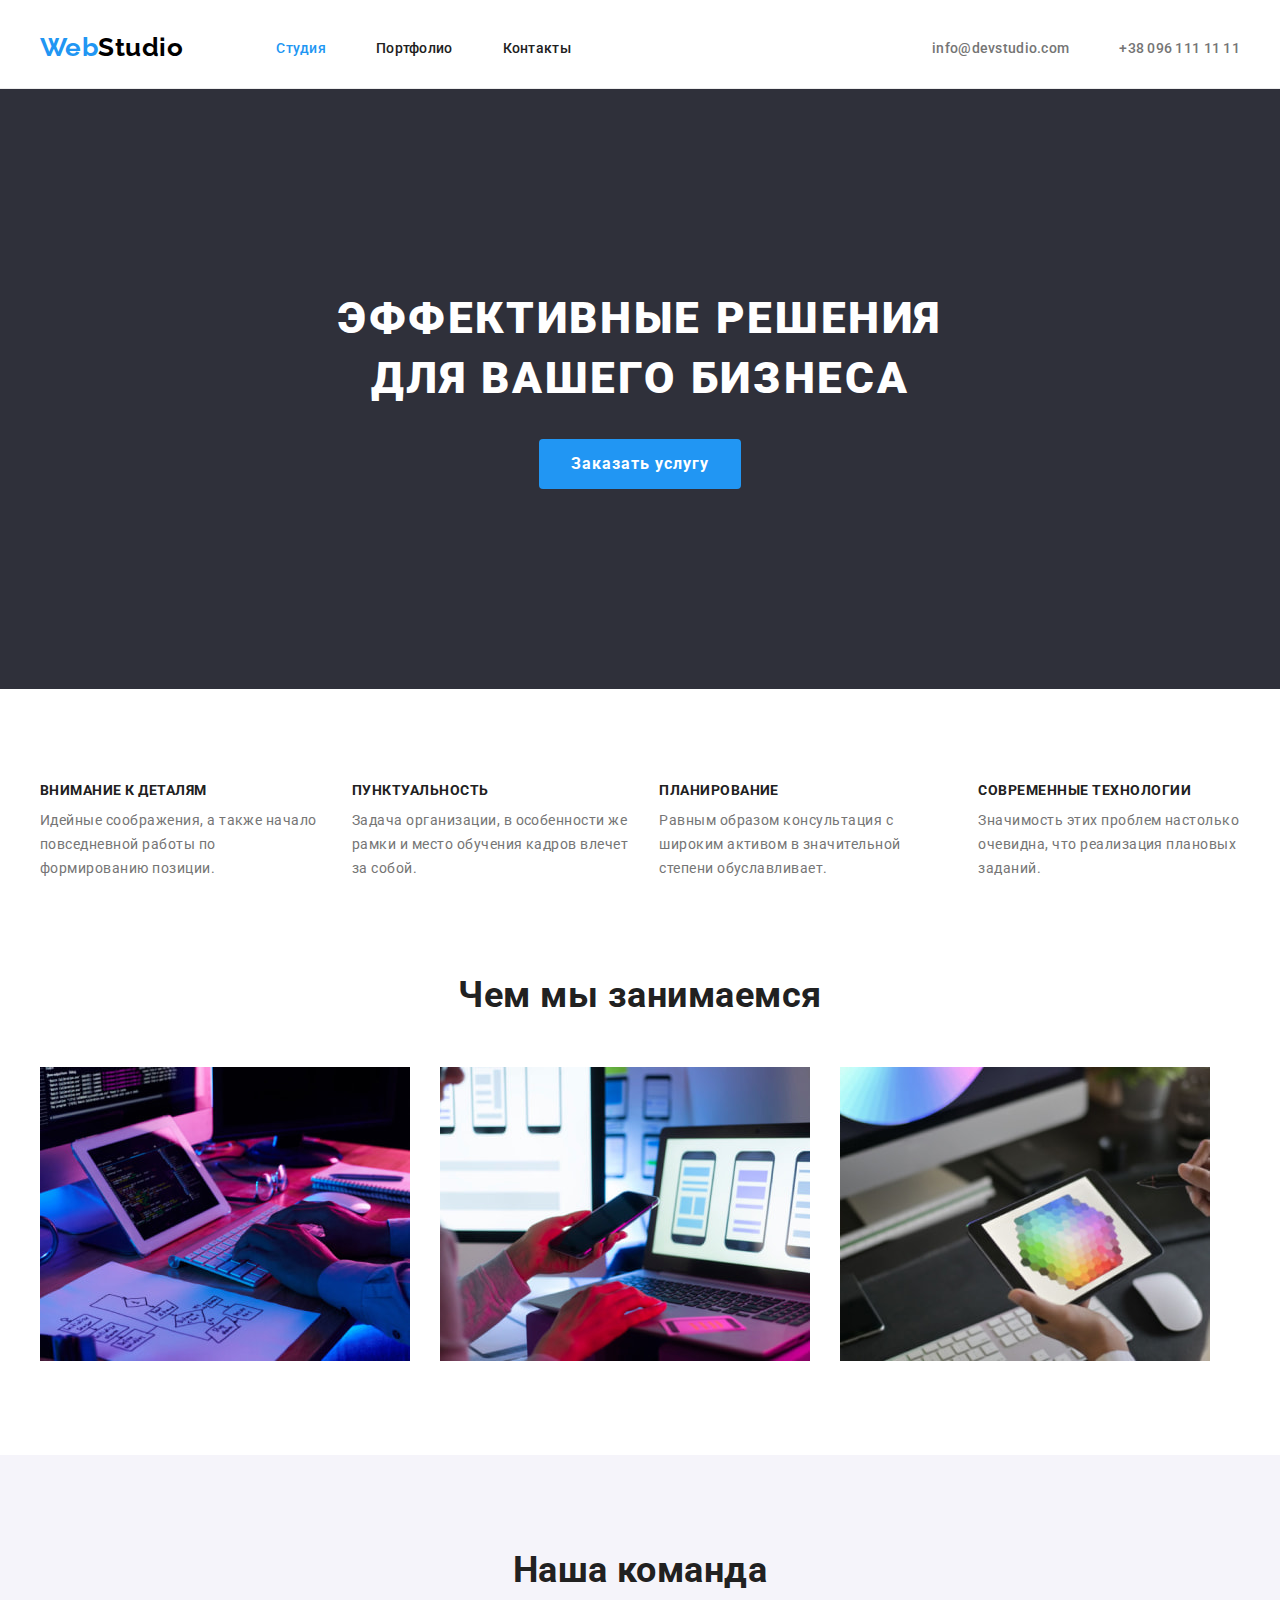
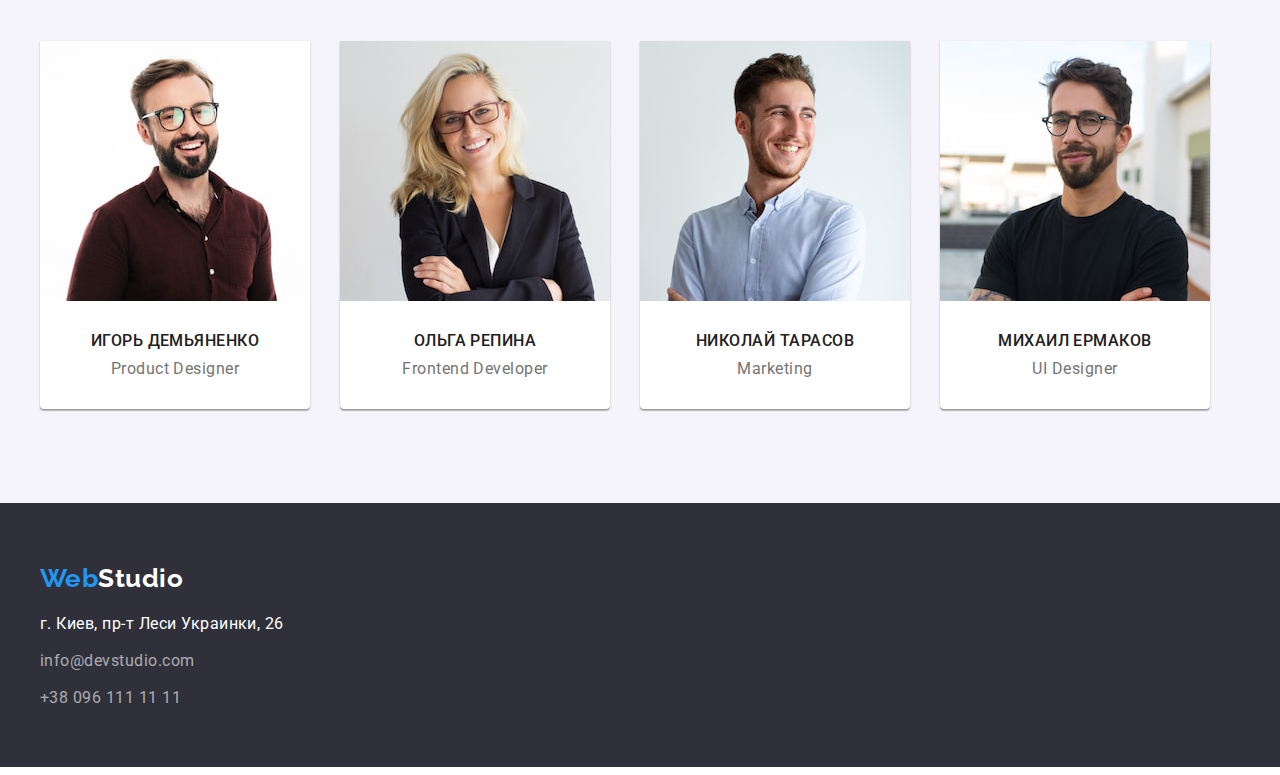
==== index.html @ 5576e3ef "Initial commit" ====
<!DOCTYPE html>
<html lang="ru">
   <head>
      <meta charset="UTF-8" />
      <meta http-equiv="X-UA-Compatible" content="IE=edge" />
      <meta name="viewport" content="width=device-width, initial-scale=1.0" />
      <title>Document</title>
      <!--Project fonts -->
      <link rel="preconnect" href="https://fonts.googleapis.com" />
      <link rel="preconnect" href="https://fonts.gstatic.com" crossorigin />
      <link
         href="https://fonts.googleapis.com/css2?family=Raleway:wght@700&family=Roboto:wght@400;500;700;900&family=Tangerine:wght@700&display=swap"
         rel="stylesheet"
      />
      <link
         rel="stylesheet"
         href="https://cdnjs.cloudflare.com/ajax/libs/modern-normalize/1.1.0/modern-normalize.min.css"
         integrity="sha512-wpPYUAdjBVSE4KJnH1VR1HeZfpl1ub8YT/NKx4PuQ5NmX2tKuGu6U/JRp5y+Y8XG2tV+wKQpNHVUX03MfMFn9Q=="
         crossorigin="anonymous"
         referrerpolicy="no-referrer"
      />
      <!-- Custom styles -->
      <link rel="stylesheet" href="./css/styles.css" />
   </head>
   <body>
      <!-- Шапка сайту -->
      <header class="header">
         <div class="container navigation">
            <nav class="navigation">
               <a class="logo" href="./index.html" aria-label="лаготип сайта" lang="en"
                  ><span>Web</span>Studio</a
               >
               <ul class="header-list list">
                  <li class="item">
                     <a class="link current" href="./index.html">Студия</a>
                  </li>
                  <li class="item">
                     <a class="link" href="./portfolio.html">Портфолио</a>
                  </li>
                  <li class="item">
                     <a class="link" href="#">Контакты</a>
                  </li>
               </ul>
            </nav>
            <ul class="header-list contact">
               <li class="item">
                  <a class="header-item" href="mailto:info@devstudio.com">info@devstudio.com</a>
               </li>
               <li class="item">
                  <a class="header-item" href="tel:+380961111111">+38 096 111 11 11</a>
               </li>
            </ul>
         </div>
      </header>
      <main>
         <!--секція заголовок-->
         <section class="hero">
            <div class="hero-group container">
               <h1 class="hero-title">Эффективные решения для вашего бизнеса</h1>
               <button type="button" class="button primary">Заказать услугу</button>
            </div>
         </section>
         <!--секція особливості-->
         <section class="specifics">
            <div class="container">
               <h2 class="section-title visually-hidden">особенности</h2>
               <ul class="feature-list list">
                  <li class="feature-iteam">
                     <h3 class="member-title">Внимание к деталям</h3>
                     <p class="subtitle">
                        Идейные соображения, а также начало повседневной работы по формированию
                        позиции.
                     </p>
                  </li>
                  <li class="feature-iteam">
                     <h3 class="member-title">Пунктуальность</h3>
                     <p class="subtitle">
                        Задача организации, в особенности же рамки и место обучения кадров влечет за
                        собой.
                     </p>
                  </li>
                  <li class="feature-iteam">
                     <h3 class="member-title">Планирование</h3>
                     <p class="subtitle">
                        Равным образом консультация с широким активом в значительной степени
                        обуславливает.
                     </p>
                  </li>
                  <li class="feature-iteam">
                     <h3 class="member-title">Современные технологии</h3>
                     <p class="subtitle">
                        Значимость этих проблем настолько очевидна, что реализация плановых заданий.
                     </p>
                  </li>
               </ul>
            </div>
         </section>
         <!--Чем мы занимаемся-->
         <section class="doing">
            <div class="container">
               <h2 class="section-title">Чем мы занимаемся</h2>
               <ul class="section-list list">
                  <li class="item">
                     <img
                        src="./images/main/doing/doing-img1.jpg"
                        alt="написание программ"
                        class="doing-img"
                        width="370"
                        height="294"
                     />
                  </li>
                  <li class="item">
                     <img
                        src="./images/main/doing/doing-img2.jpg"
                        alt="создание сайта"
                        class="doing-img"
                        width="370"
                        height="294"
                     />
                  </li>
                  <li class="item">
                     <img
                        src="./images/main/doing/doing-img3.jpg"
                        alt="создание веб-дизайна"
                        class="doing-img"
                        width="370"
                        height="294"
                     />
                  </li>
               </ul>
            </div>
         </section>
         <!--секція Наша команда-->
         <section class="team">
            <div class="container">
               <h2 class="section-title">Наша команда</h2>
               <ul class="member-list">
                  <li class="member-item">
                     <img
                        src="./images/main/team/member-1.jpg"
                        alt="Игорь Демьяненко"
                        class="member-img"
                        width="270"
                        height="260"
                     />
                     <div class="team-name">
                        <h3 class="member-title">Игорь Демьяненко</h3>
                        <p class="member-position" lang="en">Product Designer</p>
                     </div>
                  </li>
                  <li class="member-item">
                     <img
                        src="./images/main/team/member-2.jpg"
                        alt="Ольга Репина"
                        class="member-img"
                        width="270"
                        height="260"
                     />
                     <div class="team-name">
                        <h3 class="member-title">Ольга Репина</h3>
                        <p class="member-position" lang="en">Frontend Developer</p>
                     </div>
                  </li>
                  <li class="member-item">
                     <img
                        src="./images/main/team/member-3.jpg"
                        alt="Николай Тарасов"
                        class="member-img"
                        width="270"
                        height="260"
                     />
                     <div class="team-name">
                        <h3 class="member-title">Николай Тарасов</h3>
                        <p class="member-position" lang="en">Marketing</p>
                     </div>
                  </li>
                  <li class="member-item">
                     <img
                        src="./images/main/team/member-4.jpg"
                        alt="Михаил Ермаков"
                        class="member-img"
                        width="270"
                        height="260"
                     />
                     <div class="team-name">
                        <h3 class="member-title">Михаил Ермаков</h3>
                        <p class="member-position" lang="en">UI Designer</p>
                     </div>
                  </li>
               </ul>
            </div>
         </section>
      </main>
      <footer class="footer">
         <!--підвал сайту-->
         <div class="container">
            <div class="logo-foot">
               <a
                  class="foot-logo logo foot"
                  href="./index.html"
                  aria-label="лаготип сайта"
                  lang="en"
                  ><span>Web</span>Studio</a
               >
            </div>

            <address class="adress">
               <ul class="footer-adress">
                  <li class="item">
                     <a
                        href="https://goo.gl/maps/U1DCQBSP9QyuAPN38"
                        class="footer-adress-contact"
                        target="_blank"
                        rel="noopener noreferrer"
                        >г. Киев, пр-т Леси Украинки, 26</a
                     >
                  </li>
                  <li class="item">
                     <a class="footer-item" href="mailto:info@devstudio.com">info@devstudio.com</a>
                  </li>
                  <li class="item">
                     <a class="footer-item" href="tel:+380961111111">+38 096 111 11 11</a>
                  </li>
               </ul>
            </address>
         </div>
      </footer>
   </body>
</html>
---- css/styles.css ----
:root {
    --primary-subtitle-color: #757575;
    --accent-color: #2196f3;
    --button-hover-color: #188ce8;
    --white-color: #ffffff;
    --primary-text-color: #212121;

/* color */

--primary-hero-footer-color:#2f303a;
--primary-team-color:#f5f4fa;
--footer-adress-color: rgba(255, 255, 255, 0.6);
--portfolio-btn-color:#f5f4fa;
--portfolio-main-color: #e5e5e5;
--main-project-iteam:#eeeeee;
}

body {
    background-color: var(--white-color);
    font-family: Roboto,
    sans-serif;
    color: var(--primary-text-color);
    letter-spacing: 0.03em;
    margin-left: auto;
        margin-right: auto;
}

a {
    text-decoration: none;
    padding: 0;
}

img {
    display: block;
    max-width: 100%;
    height: auto;
}

.list {
    padding: 0;
    margin: 0;
    list-style: none;
}

h1,
h2,
h3,
h4,
h5,
h6,
p {
    margin: 0;
}

button {
    padding: 0;
    border: none;
    font: inherit;
    color: inherit;
    background-color: transparent;

    cursor: pointer;
    font-family: Roboto, sans-serif;
    border-radius: 4px;
}

/* Секції */
.section {
    padding-top: 94px;
    padding-bottom: 94px;
}

/* Контейнер */

.container {
    width: 1200px;
    padding-left: 15px;
    padding-right: 15px;
    margin-left: auto;
    margin-right: auto;

     /*outline: 2px solid tomato; */
}
/* Шапка */
.header {
    padding-top: 24px;
    padding-bottom: 25px;
    border-bottom: 1px solid #ececec;
}
/* <!--логотип-->*/
.logo {
    margin-right: 93px;
    font-family: Raleway,
    sans-serif;
    font-weight: 700;
    font-size: 26px;
    line-height: 1.19;
    text-decoration: none;

    
}

 .logo span {
    color: var(--accent-color);
}
.header .logo {
    color: #000000;
}

.footer .logo {
    color: var(--white-color);
}
/*.logo.foot {
    display: block;
        margin-bottom: 20px;
}*/

/* <!--hidden--> */
.visually-hidden {
    position: absolute;
    width: 1px;
    height: 1px;
    margin: -1px;
    border: 0;
    padding: 0;

    white-space: nowrap;
    clip-path: inset(100%);
    clip: rect(0 0 0 0);
    overflow: hidden;
}

/* <!--Навігація -->*/

.header-list,
.hero .list,
.specifics .list,
.doing .list,
.footer-adress,
.member-list,
.filters,
.gallery {
list-style: none;
margin: 0;
padding-left: 0;
}



.header-list .link {
    font-weight: 500;
    font-size: 14px;
    line-height: 1.14;
    letter-spacing: 0.02em;
    text-decoration: none;
    
}
.navigation .link {
color: var(--primary-text-color);}

.link.current {
    color: var(--accent-color);

}

.navigation .link:hover,
.navigation .link:focus, 
.footer-adress-contact:hover,
.footer-adress-contact:focus,
.footer-adress .footer-item:hover,
.footer-adress .footer-item:focus {
    color: var(--accent-color);
}


.header-item {
color: var(--primary-subtitle-color);
text-decoration: none;
font-weight: 500;
font-size: 14px;
line-height: 1.14;
letter-spacing: 0.02em;
}


.header-item:hover,
.header-item:focus {
    color: var(--accent-color);
}

.header-list .item:not(:last-child) {
    margin-right: 50px;
}

.navigation,
.header-list,
.contact {
    display: flex;
    align-items: center;
}

/* Контакти */

.contact .item:not(:last-child) {
    margin-right: 50px;
}

.contact {
    margin-left: auto;
}


/* <!--Заголовок-->*/
.hero {
    padding-top: 200px;
    padding-bottom: 200px;

    background-color: var(--primary-hero-footer-color);
}
.hero-group,
.footer {
    background-color: var(--primary-hero-footer-color);
}

.hero-title {
   
        margin-bottom: 30px;
        max-width: 696px;
        margin-left: auto;
        margin-right: auto;
    font-weight: 900;
    font-size: 44px;
    line-height: 1.36;
     text-align: center;
    letter-spacing: 0.06em;
    text-transform: uppercase;
    
    color: var(--white-color);
}
.button.primary {
/*min-width: 200px;
    height: 50px;*/
    margin-right: auto;
    margin-left: auto;
padding: 10px 32px;

background-color: var(--accent-color);
color: var(--white-color);
font-weight: 700;
    font-size: 16px;
    line-height: 1.88;
    letter-spacing: 0.06em;
    display: block;
        /*align-items: center;*/
        text-align: center;

}

.button.primary:focus,
.button.primary:hover {
    background-color: var(--button-hover-color);
}
/* <!--секція особливості-->*/
.specifics {
  padding-top: 94px;  
  padding-bottom: 94px;
}

.feature-list {

    display: flex;
        justify-content: space-between;
        list-style: none;
    
        /* height: 200px; */
        margin: 0;
               padding-left: 0;
}
/*.feature-list .feature-iteam+.feature-iteam {
    margin-left: 30px;
}*/

.feature-list .feature-iteam:not(:last-child) {
    margin-right: 30px;
}

.feature-list .feature-list {
    width: 270px;
}


.member-title {
    
        margin-bottom: 10px;
    text-transform: uppercase;
        font-weight: 700;
        font-size: 14px;
        line-height: 1.14;
       
}

.subtitle {
    margin-top: 0;
        margin-bottom: 0;

    font-size: 14px;
    line-height: 1.71;
    color: var(--primary-subtitle-color);
}

/* < !--Чем мы занимаемся--> */
.doing {
    padding-top: 0px;
}

.section-title {
    margin-top: 0;
        margin-bottom: 50px;
       /* padding-top: 94px;*/
font-weight: 700;
font-size: 36px;
line-height: 1.17;
text-align: center;

}

.section-list {
    display: flex;
    padding-bottom: 94px;
}

.section-list .item:not(:last-child) {
    margin-right: 30px;} 

/* < !--Наша команда--> */

.member-list {
    display: flex;
        text-align: center;
       
}

.member-list .member-item:not(:last-child) {
    margin-right: 30px;
}

.member-item {
    
    width: 270px;
    
        background: var(--white-color);
    
        box-shadow: 0px 1px 3px rgba(0, 0, 0, 0.12), 0px 1px 1px rgba(0, 0, 0, 0.14),
            0px 2px 1px rgba(0, 0, 0, 0.2);
        border-radius: 0px 0px 4px 4px;
}
.team-name {
    padding-top: 30px;
    padding-bottom: 30px;
}

.team {
padding-top: 94px;
    padding-bottom: 94px;
    background-color: var(--primary-team-color);
 /*font-size: 16px;
 line-height: 1.19;*/
 
}
.team .member-title {
           margin-bottom: 10px;
    font-weight: 500;
    text-align: center;
    font-size: 16px;
    line-height: 1.19;
   
}

.team .member-position {
    margin-top: 0;
        margin-bottom: 0;
        font-size: 16px;
        line-height: 1.18;
    text-align: center;
    font-weight: 400;
    color: var(--primary-subtitle-color);
}
/* < !--підвал--> */
.footer {
    padding-bottom: 60px;
        padding-top: 60px;
        background-color: var(--primary-hero-footer-color);
}

.address {
display: block;

    font-family: Roboto;
    font-style: normal;
    font-weight: 400;
    font-size: 14px;
    line-height: 1.71;
    letter-spacing: 0.03em;

}
.logo-foot {
margin-bottom: 20px;
}


.footer-adress .item:not(:last-child) {
margin-bottom: 9px;
}



.footer-adress-contact {
display: inline-block;

    color: var(--white-color);
    text-decoration: none;
    font-style: normal;

}
    
.footer-item {
    display: inline-block;
    margin-top: 9px;
color:  var(--footer-adress-color);
text-decoration: none;
font-style: normal;
}

/* <!--Портфоліо--> */
.filters {
    display: flex;
        justify-content: center;
       margin-bottom: 50px;
} 

.btn-main:not(:last-child) {
    margin-right: 9px;
}


.portfolio-title {
    display: none;
}

/* <!-- Кнопки --> */
.work-btn {

    padding: 6px 22px;

    font-weight: 500;
    font-size: 16px;
    line-height: 1.62;

    text-align: center;
    
    font-family: Roboto,
    sans-serif;
    color: var(--primary-text-color);
  background-color: var(--portfolio-btn-color);
}



.work-btn:hover,
.work-btn:focus {
color: var(--white-color);
background-color: var(--accent-color);
}
/* Работи */
.gallery {
    display: flex;
        flex-wrap: wrap;

        margin-right: -30px;
            margin-bottom: -30px;
    /*justify-content: space-between;

    list-style: none;
        padding-left: 0;
        margin-top: 50px;
        margin-bottom: 0;*/
}

.gallery-item {
    width: 370px;
    margin-right: 30px;
        margin-bottom: 30px;
background: var(--white-color);

}

.gallery-border {
    border: 1px solid #eeeeee;
        padding: 20px 24px;
}

/*.progects-item {
    text-decoration: none;
}*/

.gallery-title {
    /*display: block;
        color: rgba(33, 33, 33, 1);
    
        font-family: Roboto;
        font-style: 700;
        font-size: 18px;
        /* line-height: 36px; */
        /*text-align: Left;
        letter-spacing: 0.06em;
    
        padding-top: 20px;*/
               

        margin-bottom: 4px;
        
            font-weight: 700;
            font-size: 18px;
            line-height: 2;
        
            letter-spacing: 0.06em;
        
            color: var(--primary-text-color);
}

.gallery-text {
    
    
        font-size: 16px;
        line-height: 1.8;
        /* line-height: 30px; */
        color: var(--primary-subtitle-color);
        letter-spacing: 0.03em;
     
}

.gallery>li:nth-last-of-type(-n + 3) {
    margin-bottom: 0;
}

/*.gallery:nth-last-child(-n + 3) {
    padding-bottom: 94px;
}*/

.gallery-item:nth-child(3n) {
    margin-right: 0;
}
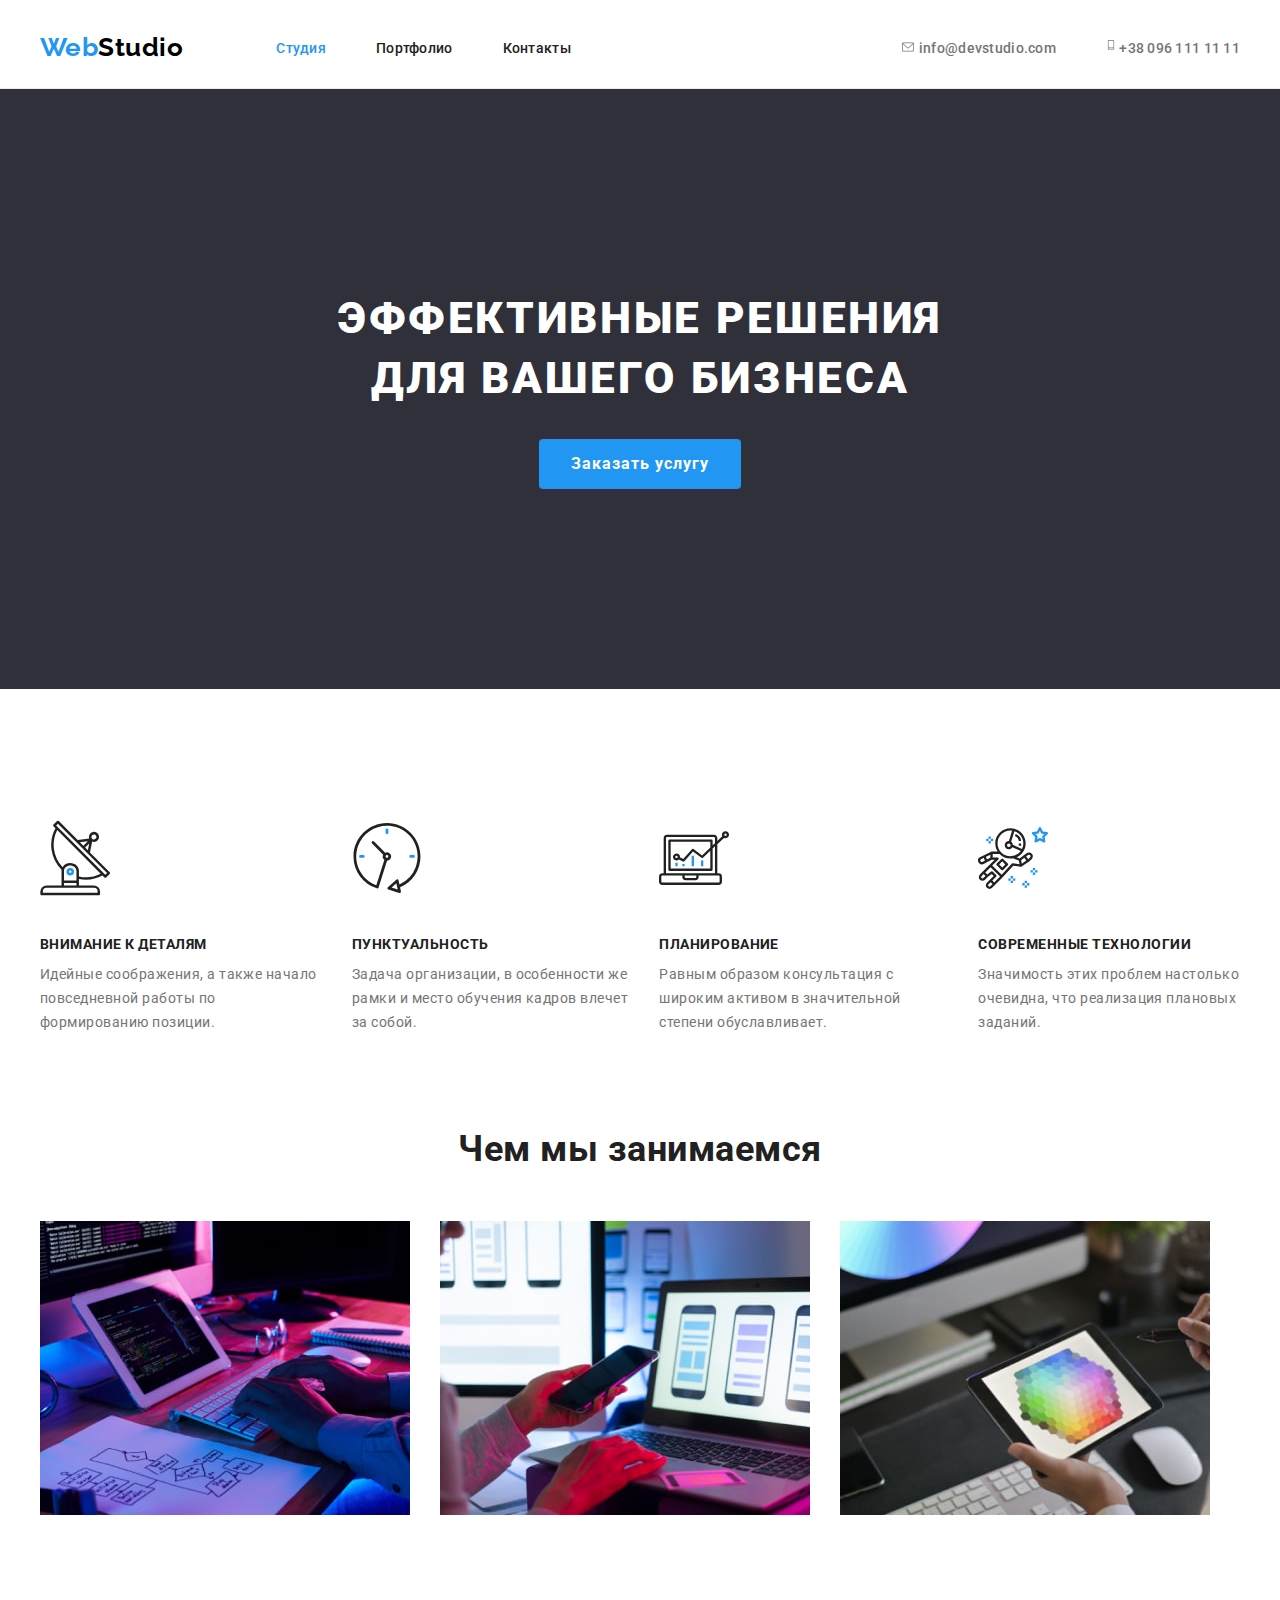
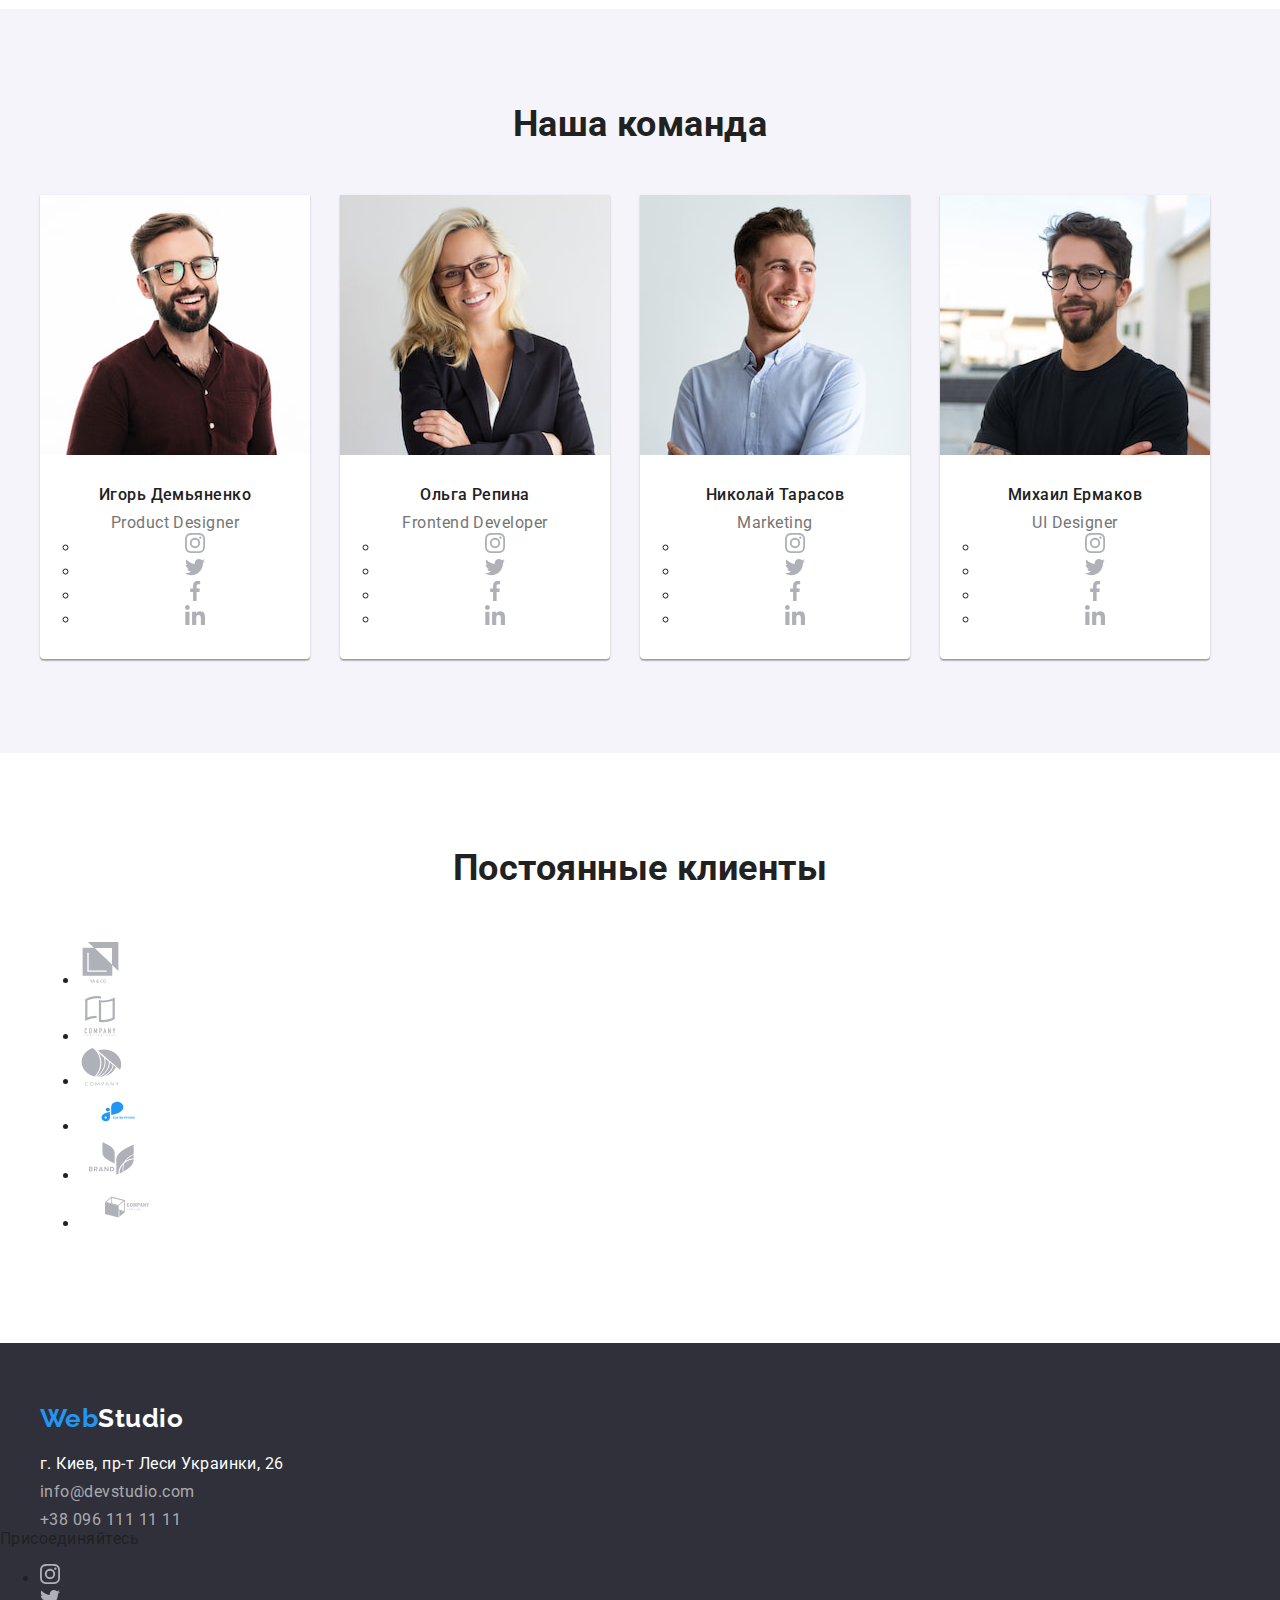
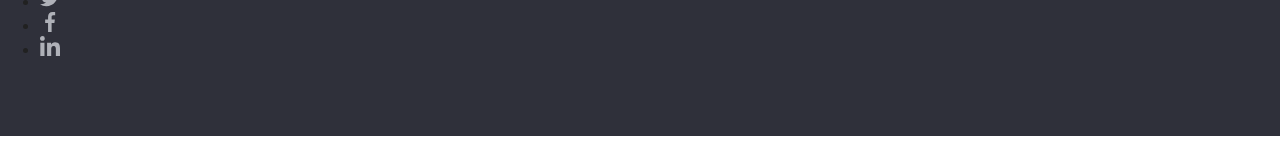
==== commit c7ccbe9b: "change html" ====
--- a/index.html
+++ b/index.html
@@ -44,10 +44,20 @@
             </nav>
             <ul class="header-list contact">
                <li class="item">
-                  <a class="header-item" href="mailto:info@devstudio.com">info@devstudio.com</a>
+                  <a class="header-item" href="mailto:info@devstudio.com">
+                     <svg class="header-item-icon" width="16" height="12">
+                        <use href="./images/icons.svg#icon-email"></use>
+                     </svg>
+                     info@devstudio.com</a
+                  >
                </li>
                <li class="item">
-                  <a class="header-item" href="tel:+380961111111">+38 096 111 11 11</a>
+                  <a class="header-item" href="tel:+380961111111">
+                     <svg class="header-item-icon" width="10" height="16">
+                        <use href="./images/icons.svg#icon-smartphone"></use>
+                     </svg>
+                     +38 096 111 11 11</a
+                  >
                </li>
             </ul>
          </div>
@@ -65,28 +75,48 @@
             <div class="container">
                <h2 class="section-title visually-hidden">особенности</h2>
                <ul class="feature-list list">
-                  <li class="feature-iteam">
+                  <li class="feature-iteam group">
+                     <div class="feature-iteam-svg-background">
+                                <svg class="feature-iteam-icon" width="70">
+                                    <use href="./images/icons.svg#icon-group"></use>
+                                </svg>
+                            </div>    
                      <h3 class="member-title">Внимание к деталям</h3>
                      <p class="subtitle">
                         Идейные соображения, а также начало повседневной работы по формированию
                         позиции.
                      </p>
                   </li>
-                  <li class="feature-iteam">
+                  <li class="feature-iteam clock">
+                     <div class="feature-iteam-svg-background">
+                                <svg class="feature-iteam-icon" width="70">
+                                    <use href="./images/icons.svg#icon-clock"></use>
+                                </svg>
+                            </div>    
                      <h3 class="member-title">Пунктуальность</h3>
                      <p class="subtitle">
                         Задача организации, в особенности же рамки и место обучения кадров влечет за
                         собой.
                      </p>
                   </li>
-                  <li class="feature-iteam">
+                  <li class="feature-iteam diagram">
+                     <div class="feature-iteam-svg-background">
+                                <svg class="feature-iteam-icon" width="70">
+                                    <use href="./images/icons.svg#icon-diagram"></use>
+                                </svg>
+                            </div>  
                      <h3 class="member-title">Планирование</h3>
                      <p class="subtitle">
                         Равным образом консультация с широким активом в значительной степени
                         обуславливает.
                      </p>
                   </li>
-                  <li class="feature-iteam">
+                  <li class="feature-iteam astronaut">
+                     <div class="feature-iteam-svg-background">
+                                <svg class="feature-iteam-icon" width="70">
+                                    <use href="./images/icons.svg#icon-astronaut"></use>
+                                </svg>
+                            </div>  
                      <h3 class="member-title">Современные технологии</h3>
                      <p class="subtitle">
                         Значимость этих проблем настолько очевидна, что реализация плановых заданий.
@@ -146,7 +176,37 @@
                      <div class="team-name">
                         <h3 class="member-title">Игорь Демьяненко</h3>
                         <p class="member-position" lang="en">Product Designer</p>
-                     </div>
+                     <ul class="social-media-list">
+                                    <li class="social-media-item">
+                                        <a href="">
+                                            <svg class="social-media-icon" width="20" height="20">
+                                                <use href="./images/icons.svg#icon-instagram"></use>
+                                            </svg>
+                                        </a>   
+                                    </li>
+                                    <li class="social-media-item">
+                                        <a href="">
+                                            <svg class="social-media-icon" width="20" height="20">
+                                                <use href="./images/icons.svg#icon-twitter"></use>
+                                            </svg>
+                                        </a>
+                                    </li>
+                                                      <li class="social-media-item">
+                                        <a href="">
+                                            <svg class="social-media-icon" width="20" height="20">
+                                                <use href="./images/icons.svg#icon-facebook"></use>
+                                            </svg>
+                                        </a>                                        
+                                    </li>
+                                    <li class="social-media-item">
+                                        <a href="">
+                                            <svg class="social-media-icon" width="20" height="20">
+                                                <use href="./images/icons.svg#icon-linkedin"></use>
+                                            </svg>
+                                        </a>                                        
+                                    </li>
+                                </ul>
+                                                </div>
                   </li>
                   <li class="member-item">
                      <img
@@ -159,6 +219,36 @@
                      <div class="team-name">
                         <h3 class="member-title">Ольга Репина</h3>
                         <p class="member-position" lang="en">Frontend Developer</p>
+                      <ul class="social-media-list">
+                                    <li class="social-media-item">
+                                        <a href="">
+                                            <svg class="social-media-icon" width="20" height="20">
+                                                <use href="./images/icons.svg#icon-instagram"></use>
+                                            </svg>
+                                        </a>   
+                                    </li>
+                                    <li class="social-media-item">
+                                        <a href="">
+                                            <svg class="social-media-icon" width="20" height="20">
+                                                <use href="./images/icons.svg#icon-twitter"></use>
+                                            </svg>
+                                        </a>
+                                    </li>
+                                                      <li class="social-media-item">
+                                        <a href="">
+                                            <svg class="social-media-icon" width="20" height="20">
+                                                <use href="./images/icons.svg#icon-facebook"></use>
+                                            </svg>
+                                        </a>                                        
+                                    </li>
+                                    <li class="social-media-item">
+                                        <a href="">
+                                            <svg class="social-media-icon" width="20" height="20">
+                                                <use href="./images/icons.svg#icon-linkedin"></use>
+                                            </svg>
+                                        </a>                                        
+                                    </li>
+                                </ul>
                      </div>
                   </li>
                   <li class="member-item">
@@ -172,6 +262,36 @@
                      <div class="team-name">
                         <h3 class="member-title">Николай Тарасов</h3>
                         <p class="member-position" lang="en">Marketing</p>
+                     <ul class="social-media-list">
+                                    <li class="social-media-item">
+                                        <a href="">
+                                            <svg class="social-media-icon" width="20" height="20">
+                                                <use href="./images/icons.svg#icon-instagram"></use>
+                                            </svg>
+                                        </a>   
+                                    </li>
+                                    <li class="social-media-item">
+                                        <a href="">
+                                            <svg class="social-media-icon" width="20" height="20">
+                                                <use href="./images/icons.svg#icon-twitter"></use>
+                                            </svg>
+                                        </a>
+                                    </li>
+                                                      <li class="social-media-item">
+                                        <a href="">
+                                            <svg class="social-media-icon" width="20" height="20">
+                                                <use href="./images/icons.svg#icon-facebook"></use>
+                                            </svg>
+                                        </a>                                        
+                                    </li>
+                                    <li class="social-media-item">
+                                        <a href="">
+                                            <svg class="social-media-icon" width="20" height="20">
+                                                <use href="./images/icons.svg#icon-linkedin"></use>
+                                            </svg>
+                                        </a>                                        
+                                    </li>
+                                </ul>
                      </div>
                   </li>
                   <li class="member-item">
@@ -185,11 +305,93 @@
                      <div class="team-name">
                         <h3 class="member-title">Михаил Ермаков</h3>
                         <p class="member-position" lang="en">UI Designer</p>
+                     <ul class="social-media-list">
+                                    <li class="social-media-item">
+                                        <a href="">
+                                            <svg class="social-media-icon" width="20" height="20">
+                                                <use href="./images/icons.svg#icon-instagram"></use>
+                                            </svg>
+                                        </a>   
+                                    </li>
+                                    <li class="social-media-item">
+                                        <a href="">
+                                            <svg class="social-media-icon" width="20" height="20">
+                                                <use href="./images/icons.svg#icon-twitter"></use>
+                                            </svg>
+                                        </a>
+                                    </li>
+                                                      <li class="social-media-item">
+                                        <a href="">
+                                            <svg class="social-media-icon" width="20" height="20">
+                                                <use href="./images/icons.svg#icon-facebook"></use>
+                                            </svg>
+                                        </a>                                        
+                                    </li>
+                                    <li class="social-media-item">
+                                        <a href="">
+                                            <svg class="social-media-icon" width="20" height="20">
+                                                <use href="./images/icons.svg#icon-linkedin"></use>
+                                            </svg>
+                                        </a>                                        
+                                    </li>
+                                </ul>
                      </div>
                   </li>
                </ul>
             </div>
          </section>
+
+              <!-- Постійні клієнти -->
+            <section class="section our-clients">
+                <div class="container">
+                    <h2 class="section-title clients">Постоянные клиенты</h2>
+                        <ul class="our-clients-list">
+                            <li class="our-clients-list-item">
+                                <a href="" class="our-clients-list-item-link">
+                                    <svg class="our-clients-icon" width="41" height="47">
+                                        <use href="./images/icons.svg#icon-customer-1"></use>
+                                    </svg>
+                                </a>                                
+                            </li>
+                            <li class="our-clients-list-item">
+                                <a href="">
+                                    <svg class="our-clients-icon" width="40" height="52">
+                                        <use href="./images/icons.svg#icon-customer-2"></use>
+                                    </svg>
+                                </a>                                
+                            </li>
+                            <li class="our-clients-list-item">
+                                <a href="">
+                                    <svg class="our-clients-icon" width="43" height="41">
+                                        <use href="./images/icons.svg#icon-customer-3"></use>
+                                    </svg>
+                                </a>                                
+                            </li>
+                            <li class="our-clients-list-item">
+                                <a href="">
+                                    <svg class="our-clients-icon" width="84" height="41">
+                                        <use href="./images/icons.svg#icon-customer-4"></use>
+                                    </svg>
+                                </a>                                
+                            </li>
+                            <li class="our-clients-list-item">
+                                <a href="">
+                                    <svg class="our-clients-icon" width="63" height="45">
+                                        <use href="./images/icons.svg#icon-customer-5"></use>
+                                    </svg>
+                                </a>                                
+                            </li>
+                            <li class="our-clients-list-item">
+                                <a href="">
+                                    <svg class="our-clients-icon" width="94" height="44">
+                                        <use href="./images/icons.svg#icon-customer-6"></use>
+                                    </svg>
+                                </a>                                
+                            </li>
+                        </ul>
+                </div>
+            </section>
+
       </main>
       <footer class="footer">
          <!--підвал сайту-->
@@ -224,6 +426,42 @@
                </ul>
             </address>
          </div>
+         <div class="footer-social-media-section">
+                    <p class="footer-social-media-title">Присоединяйтесь</p>
+                    <ul class="social-media-list">
+                        <li class="social-media-item bottom">
+                            <a href="">
+                                <svg class="social-media-icon" width="20" height="20">
+                                    <use href="./images/icons.svg#icon-instagram"></use>
+                                </svg>
+                            </a>
+                        </li>
+                        <li class="social-media-item bottom">
+                            <a href="">
+                                <svg class="social-media-icon" width="20" height="20">
+                                    <use href="./images/icons.svg#icon-twitter"></use>
+                                </svg>
+                            </a>
+                        </li>
+                        <li class="social-media-item bottom">
+                            <a href="">
+                                <svg class="social-media-icon" width="20" height="20">
+                                    <use href="./images/icons.svg#icon-facebook"></use>
+                                </svg>
+                            </a>
+                        </li>
+                        <li class="social-media-item bottom">
+                            <a href="">
+                                <svg class="social-media-icon" width="20" height="20">
+                                    <use href="./images/icons.svg#icon-linkedin"></use>
+                                </svg>
+                            </a>
+                        </li>
+                    </ul>
+
+                </div>
+                
+            </div>           
       </footer>
    </body>
 </html>
--- a/css/styles.css
+++ b/css/styles.css
@@ -289,7 +289,7 @@
 }
 
 
-.member-title {
+.specifics .member-title {
     
         margin-bottom: 10px;
     text-transform: uppercase;
@@ -311,6 +311,7 @@
 /* < !--Чем мы занимаемся--> */
 .doing {
     padding-top: 0px;
+    padding-bottom: 94px;
 }
 
 .section-title {
@@ -326,7 +327,7 @@
 
 .section-list {
     display: flex;
-    padding-bottom: 94px;
+    
 }
 
 .section-list .item:not(:last-child) {
@@ -424,10 +425,7 @@
 }
     
 .footer-item {
-    display: inline-block;
-    margin-top: 9px;
-color:  var(--footer-adress-color);
-text-decoration: none;
+       color:  var(--footer-adress-color);
 font-style: normal;
 }
 
@@ -455,7 +453,7 @@
     font-weight: 500;
     font-size: 16px;
     line-height: 1.62;
-
+letter-spacing: 0.03em;
     text-align: center;
     
     font-family: Roboto,
@@ -476,14 +474,6 @@
     display: flex;
         flex-wrap: wrap;
 
-        margin-right: -30px;
-            margin-bottom: -30px;
-    /*justify-content: space-between;
-
-    list-style: none;
-        padding-left: 0;
-        margin-top: 50px;
-        margin-bottom: 0;*/
 }
 
 .gallery-item {
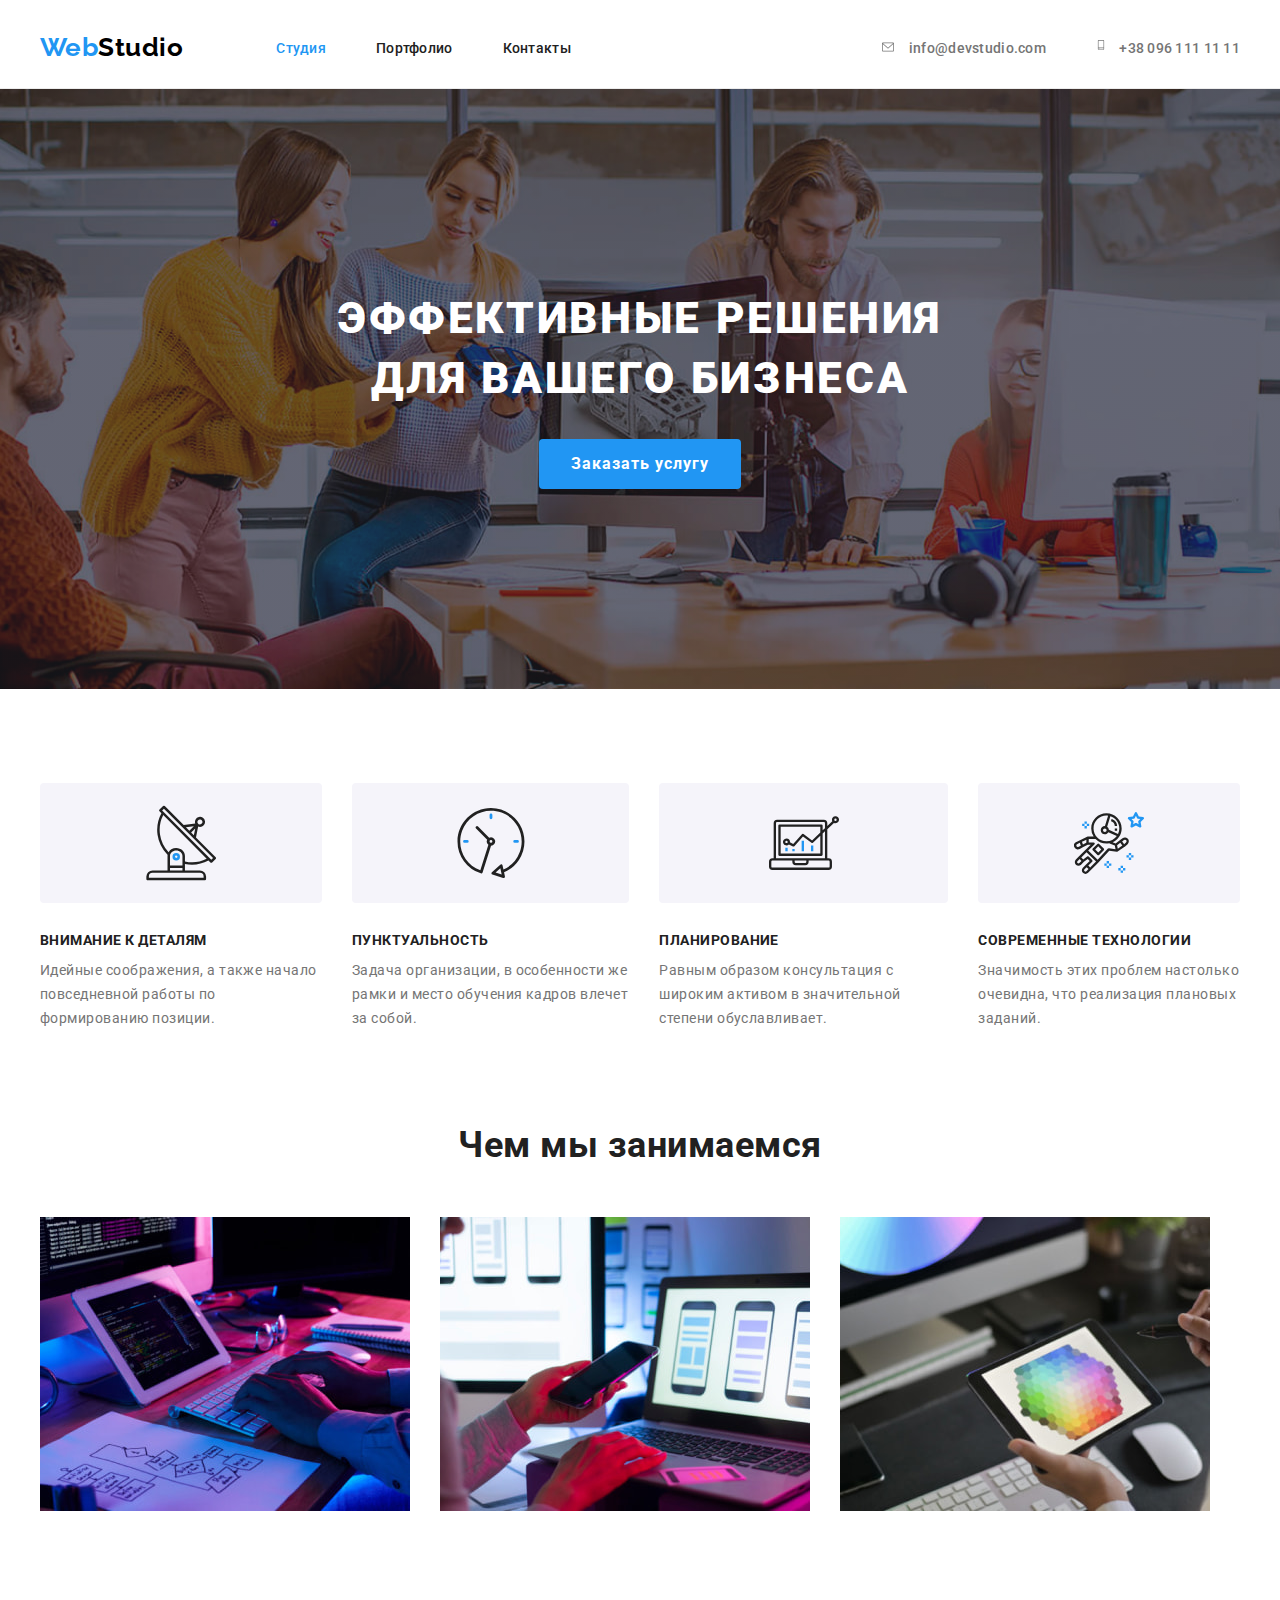
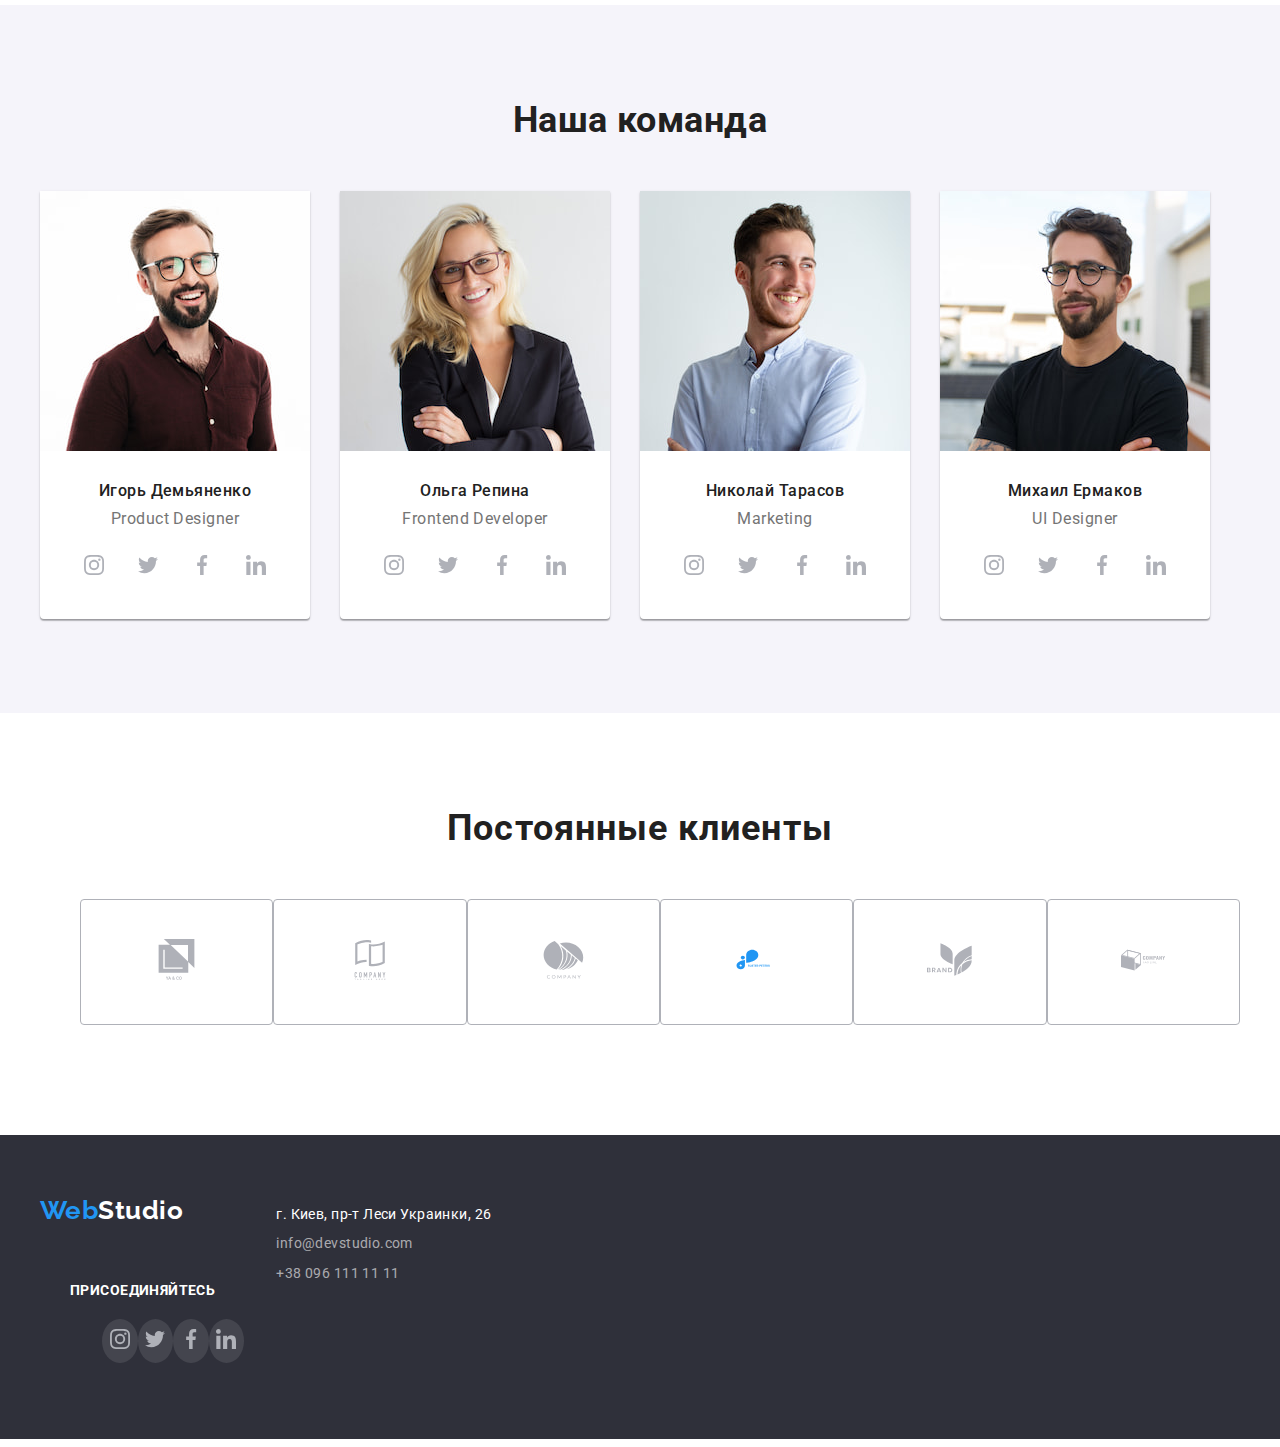
==== commit 9e7394e3: "change css on icon" ====
--- a/index.html
+++ b/index.html
@@ -43,7 +43,7 @@
                </ul>
             </nav>
             <ul class="header-list contact">
-               <li class="item">
+               <li class="item contacts-item">
                   <a class="header-item" href="mailto:info@devstudio.com">
                      <svg class="header-item-icon" width="16" height="12">
                         <use href="./images/icons.svg#icon-email"></use>
@@ -51,7 +51,7 @@
                      info@devstudio.com</a
                   >
                </li>
-               <li class="item">
+               <li class="item contacts-item">
                   <a class="header-item" href="tel:+380961111111">
                      <svg class="header-item-icon" width="10" height="16">
                         <use href="./images/icons.svg#icon-smartphone"></use>
@@ -65,15 +65,15 @@
       <main>
          <!--секція заголовок-->
          <section class="hero">
-            <div class="hero-group container">
+            
                <h1 class="hero-title">Эффективные решения для вашего бизнеса</h1>
                <button type="button" class="button primary">Заказать услугу</button>
-            </div>
+            
          </section>
          <!--секція особливості-->
          <section class="specifics">
             <div class="container">
-               <h2 class="section-title visually-hidden">особенности</h2>
+               <h2 class="section-title advantages visually-hidden">особенности</h2>
                <ul class="feature-list list">
                   <li class="feature-iteam group">
                      <div class="feature-iteam-svg-background">
@@ -408,7 +408,7 @@
 
             <address class="adress">
                <ul class="footer-adress">
-                  <li class="item">
+                  <li class="item address-list-item">
                      <a
                         href="https://goo.gl/maps/U1DCQBSP9QyuAPN38"
                         class="footer-adress-contact"
@@ -417,10 +417,10 @@
                         >г. Киев, пр-т Леси Украинки, 26</a
                      >
                   </li>
-                  <li class="item">
+                  <li class="item address-list-item">
                      <a class="footer-item" href="mailto:info@devstudio.com">info@devstudio.com</a>
                   </li>
-                  <li class="item">
+                  <li class="item address-list-item">
                      <a class="footer-item" href="tel:+380961111111">+38 096 111 11 11</a>
                   </li>
                </ul>
--- a/css/styles.css
+++ b/css/styles.css
@@ -13,6 +13,7 @@
 --portfolio-btn-color:#f5f4fa;
 --portfolio-main-color: #e5e5e5;
 --main-project-iteam:#eeeeee;
+--passive-icon-color: #afb1b8;
 }
 
 body {
@@ -110,10 +111,7 @@
 .footer .logo {
     color: var(--white-color);
 }
-/*.logo.foot {
-    display: block;
-        margin-bottom: 20px;
-}*/
+
 
 /* <!--hidden--> */
 .visually-hidden {
@@ -209,15 +207,28 @@
     margin-left: auto;
 }
 
+.header-item-icon {
+    margin-right: 10px;
+    fill: currentColor;
+}
 
 /* <!--Заголовок-->*/
 .hero {
+    max-width: 1600px;
+        margin-left: auto;
+        margin-right: auto;
+        text-align: center;
     padding-top: 200px;
     padding-bottom: 200px;
 
     background-color: var(--primary-hero-footer-color);
-}
-.hero-group,
+background-image: linear-gradient(to right, rgba(47, 48, 58, 0.4), rgba(47, 48, 58, 0.4)),
+        url(../images/hero/background-hero.jpg);
+    background-position: center;
+    background-repeat: no-repeat;
+    background-size: cover;
+}
+
 .footer {
     background-color: var(--primary-hero-footer-color);
 }
@@ -269,6 +280,7 @@
 .feature-list {
 
     display: flex;
+    flex-direction: row;
         justify-content: space-between;
         list-style: none;
     
@@ -288,6 +300,17 @@
     width: 270px;
 }
 
+.feature-iteam-svg-background {
+    display: flex;
+    background-color: var(--primary-team-color);
+    border-radius: 4px;
+    margin-bottom: 30px;
+    justify-content: center;
+}
+
+.feature-iteam-icon {
+    height: 120px;
+}
 
 .specifics .member-title {
     
@@ -350,7 +373,7 @@
     width: 270px;
     
         background: var(--white-color);
-    
+    border-radius: 4px;
         box-shadow: 0px 1px 3px rgba(0, 0, 0, 0.12), 0px 1px 1px rgba(0, 0, 0, 0.14),
             0px 2px 1px rgba(0, 0, 0, 0.2);
         border-radius: 0px 0px 4px 4px;
@@ -383,13 +406,84 @@
         font-size: 16px;
         line-height: 1.18;
     text-align: center;
+    margin-bottom: 16px;
     font-weight: 400;
     color: var(--primary-subtitle-color);
 }
+
+.social-media-list {
+    display: flex;
+    justify-content: space-between;
+list-style: none;
+padding-left: 32px;
+    padding-right: 32px;
+}
+
+.social-media-item {
+    display: inline-flex;
+    width: 44px;
+    height: 44px;
+        border-radius: 50%;
+        background-color: var(--white-color);
+        align-items: center;
+            justify-content: center;
+    color: var(--passive-icon-color);
+}
+
+.social-media-icon {
+    fill: currentColor;
+}
+
+.social-media-item:hover,
+.social-media-item:focus {
+    color: var(--white-color);
+    background-color: var(--accent-color);
+    cursor: pointer;
+}
+
+/* Наші клієнти */
+.section-title.clients {
+    font-weight: 700;
+    font-size: 36px;
+    line-height: 1.17;
+    text-align: center;
+    letter-spacing: 0.03em;
+    margin-bottom: 50px;
+}
+
+.our-clients-list {
+    display: flex;
+    justify-content: space-between;
+}
+
+.our-clients-list-item {
+    color: var(--passive-icon-color);
+    display: flex;
+    justify-content: center;
+    align-items: center;
+    width: 170px;
+    height: 92px;
+    border: 1px solid var(--passive-icon-color);
+    border-radius: 4px;
+    padding: 16px 32px;
+}
+
+.our-clients-icon {
+    fill: currentColor;
+}
+
+.our-clients-list-item:hover,
+.our-clients-list-item:focus {
+    color: var(--accent-color);
+    border-color: var(--accent-color);
+    cursor: pointer;
+}
+
 /* < !--підвал--> */
 .footer {
     padding-bottom: 60px;
         padding-top: 60px;
+        color: var(--white-color);
         background-color: var(--primary-hero-footer-color);
 }
 
@@ -408,25 +502,69 @@
 margin-bottom: 20px;
 }
 
+.footer-adress {
+    width: 231px;
+}
 
 .footer-adress .item:not(:last-child) {
 margin-bottom: 9px;
 }
 
-
-
-.footer-adress-contact {
+.address-list-item {
+    margin-bottom: 10px;
+}
+
+.address-list-item:last-child {
+    margin-bottom: 0;}
+
+.footer-adress-contact,
+.footer-item {
 display: inline-block;
 
     color: var(--white-color);
     text-decoration: none;
     font-style: normal;
-
+font-weight: 400;
+    font-size: 14px;
+    line-height: 1.46;
+    letter-spacing: 0.03em;
 }
     
 .footer-item {
        color:  var(--footer-adress-color);
-font-style: normal;
+
+}
+
+.footer .container {
+    display: flex;
+    align-items: baseline;
+}
+
+
+.footer-social-media-section {
+    width: 206px;
+    margin-left: 70px;
+}
+
+.footer-social-media-title {
+    font-weight: 700;
+    font-size: 14px;
+    line-height: 1.14;
+    letter-spacing: 0.03em;
+    text-transform: uppercase;
+
+    margin-bottom: 20px;
+}
+
+.social-media-item.bottom {
+    background-color: rgba(255, 255, 255, 0.1);
+    color: currentColor;
+}
+
+.social-media-item.bottom:hover,
+.social-media-item.bottom:focus {
+    background-color: var(--accent-color);
+    cursor: pointer;
 }
 
 /* <!--Портфоліо--> */
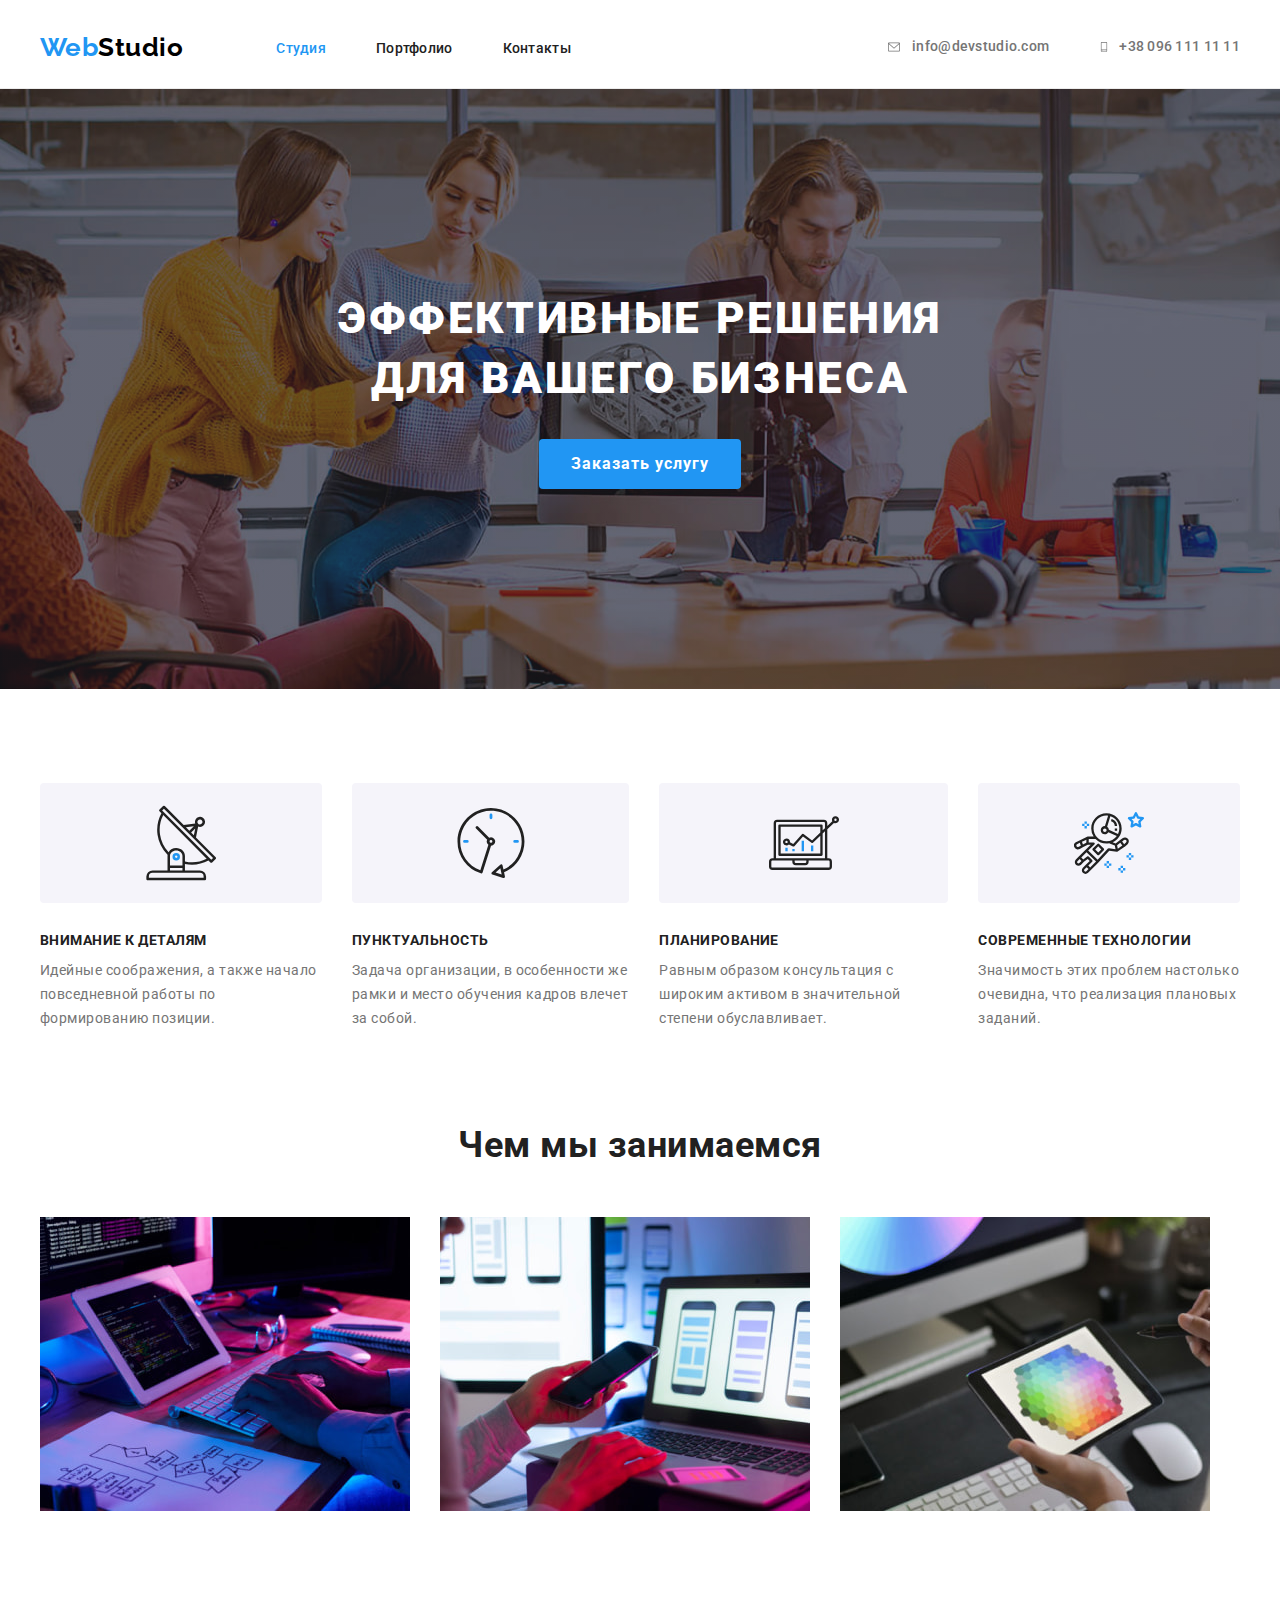
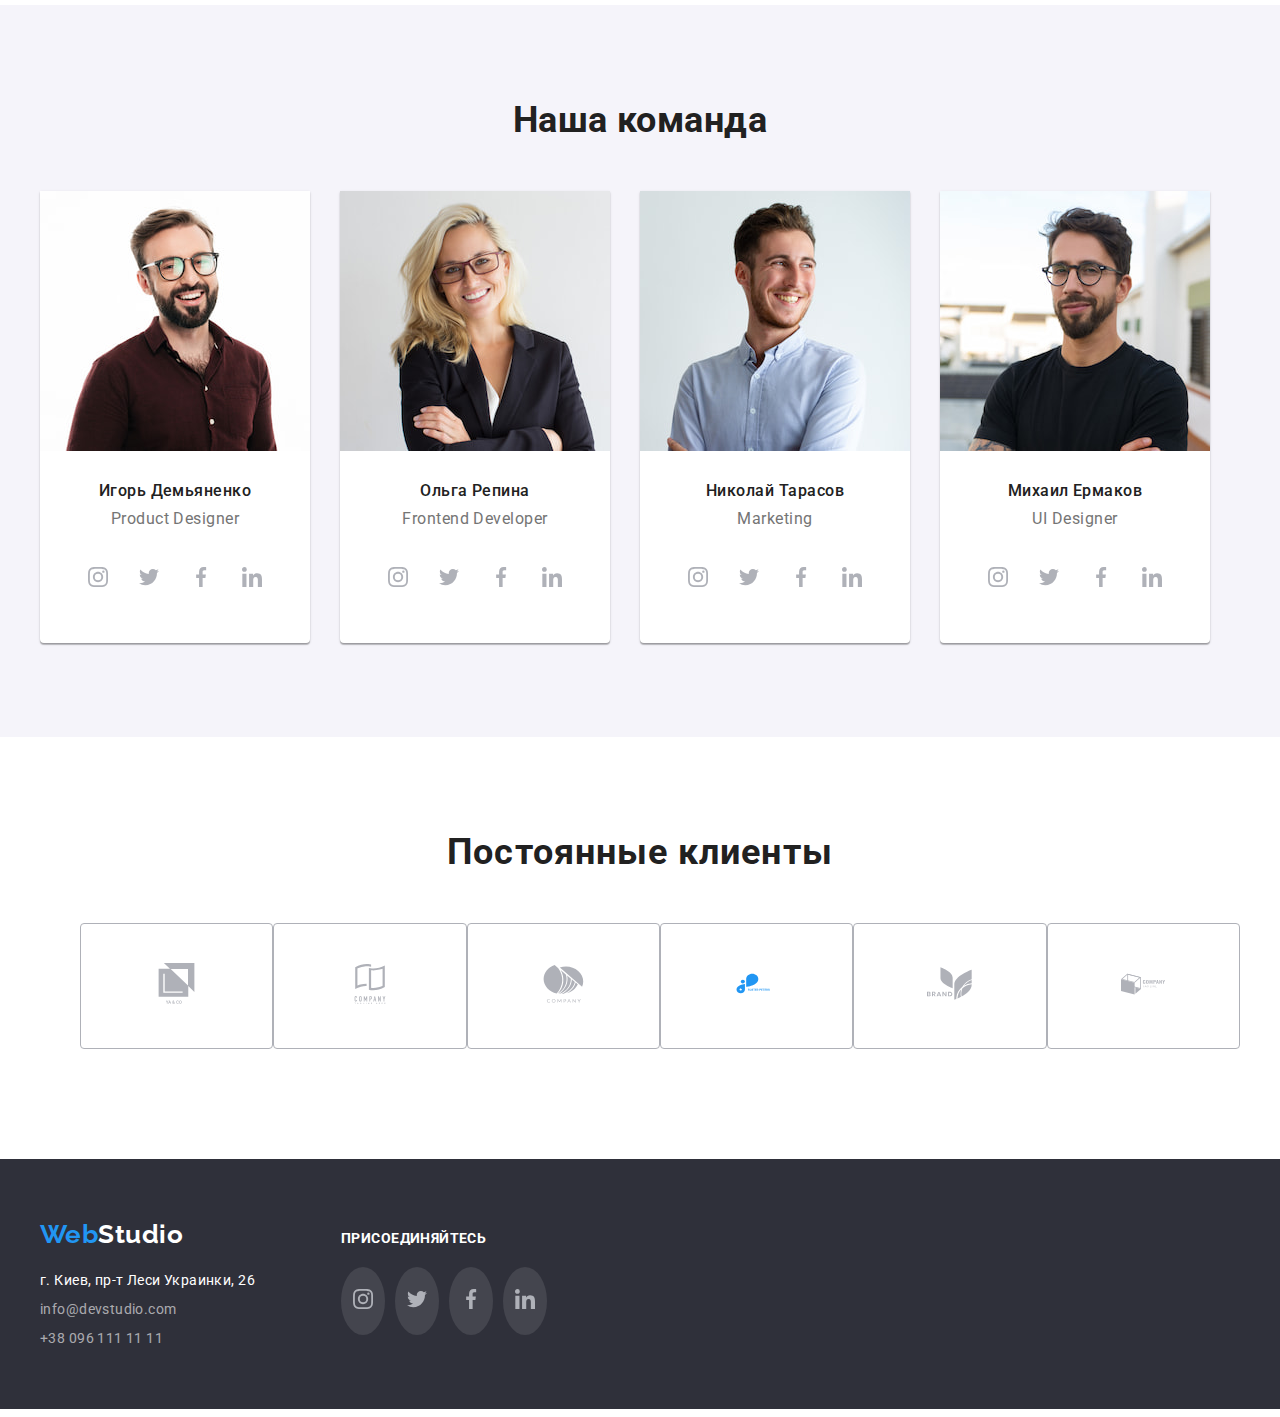
==== commit eef1d61e: "changing css" ====
--- a/index.html
+++ b/index.html
@@ -44,7 +44,7 @@
             </nav>
             <ul class="header-list contact">
                <li class="item contacts-item">
-                  <a class="header-item" href="mailto:info@devstudio.com">
+                  <a class="header-item link" href="mailto:info@devstudio.com">
                      <svg class="header-item-icon" width="16" height="12">
                         <use href="./images/icons.svg#icon-email"></use>
                      </svg>
@@ -52,7 +52,7 @@
                   >
                </li>
                <li class="item contacts-item">
-                  <a class="header-item" href="tel:+380961111111">
+                  <a class="header-item link" href="tel:+380961111111">
                      <svg class="header-item-icon" width="10" height="16">
                         <use href="./images/icons.svg#icon-smartphone"></use>
                      </svg>
@@ -65,10 +65,8 @@
       <main>
          <!--секція заголовок-->
          <section class="hero">
-            
-               <h1 class="hero-title">Эффективные решения для вашего бизнеса</h1>
-               <button type="button" class="button primary">Заказать услугу</button>
-            
+            <h1 class="hero-title">Эффективные решения для вашего бизнеса</h1>
+            <button type="button" class="button primary">Заказать услугу</button>
          </section>
          <!--секція особливості-->
          <section class="specifics">
@@ -77,10 +75,10 @@
                <ul class="feature-list list">
                   <li class="feature-iteam group">
                      <div class="feature-iteam-svg-background">
-                                <svg class="feature-iteam-icon" width="70">
-                                    <use href="./images/icons.svg#icon-group"></use>
-                                </svg>
-                            </div>    
+                        <svg class="feature-iteam-icon" width="70">
+                           <use href="./images/icons.svg#icon-group"></use>
+                        </svg>
+                     </div>
                      <h3 class="member-title">Внимание к деталям</h3>
                      <p class="subtitle">
                         Идейные соображения, а также начало повседневной работы по формированию
@@ -89,10 +87,10 @@
                   </li>
                   <li class="feature-iteam clock">
                      <div class="feature-iteam-svg-background">
-                                <svg class="feature-iteam-icon" width="70">
-                                    <use href="./images/icons.svg#icon-clock"></use>
-                                </svg>
-                            </div>    
+                        <svg class="feature-iteam-icon" width="70">
+                           <use href="./images/icons.svg#icon-clock"></use>
+                        </svg>
+                     </div>
                      <h3 class="member-title">Пунктуальность</h3>
                      <p class="subtitle">
                         Задача организации, в особенности же рамки и место обучения кадров влечет за
@@ -101,10 +99,10 @@
                   </li>
                   <li class="feature-iteam diagram">
                      <div class="feature-iteam-svg-background">
-                                <svg class="feature-iteam-icon" width="70">
-                                    <use href="./images/icons.svg#icon-diagram"></use>
-                                </svg>
-                            </div>  
+                        <svg class="feature-iteam-icon" width="70">
+                           <use href="./images/icons.svg#icon-diagram"></use>
+                        </svg>
+                     </div>
                      <h3 class="member-title">Планирование</h3>
                      <p class="subtitle">
                         Равным образом консультация с широким активом в значительной степени
@@ -113,10 +111,10 @@
                   </li>
                   <li class="feature-iteam astronaut">
                      <div class="feature-iteam-svg-background">
-                                <svg class="feature-iteam-icon" width="70">
-                                    <use href="./images/icons.svg#icon-astronaut"></use>
-                                </svg>
-                            </div>  
+                        <svg class="feature-iteam-icon" width="70">
+                           <use href="./images/icons.svg#icon-astronaut"></use>
+                        </svg>
+                     </div>
                      <h3 class="member-title">Современные технологии</h3>
                      <p class="subtitle">
                         Значимость этих проблем настолько очевидна, что реализация плановых заданий.
@@ -176,37 +174,37 @@
                      <div class="team-name">
                         <h3 class="member-title">Игорь Демьяненко</h3>
                         <p class="member-position" lang="en">Product Designer</p>
-                     <ul class="social-media-list">
-                                    <li class="social-media-item">
-                                        <a href="">
-                                            <svg class="social-media-icon" width="20" height="20">
-                                                <use href="./images/icons.svg#icon-instagram"></use>
-                                            </svg>
-                                        </a>   
-                                    </li>
-                                    <li class="social-media-item">
-                                        <a href="">
-                                            <svg class="social-media-icon" width="20" height="20">
-                                                <use href="./images/icons.svg#icon-twitter"></use>
-                                            </svg>
-                                        </a>
-                                    </li>
-                                                      <li class="social-media-item">
-                                        <a href="">
-                                            <svg class="social-media-icon" width="20" height="20">
-                                                <use href="./images/icons.svg#icon-facebook"></use>
-                                            </svg>
-                                        </a>                                        
-                                    </li>
-                                    <li class="social-media-item">
-                                        <a href="">
-                                            <svg class="social-media-icon" width="20" height="20">
-                                                <use href="./images/icons.svg#icon-linkedin"></use>
-                                            </svg>
-                                        </a>                                        
-                                    </li>
-                                </ul>
-                                                </div>
+                        <ul class="social-media-list">
+                           <li class="social-media-item">
+                              <a href="">
+                                 <svg class="social-media-icon" width="20" height="20">
+                                    <use href="./images/icons.svg#icon-instagram"></use>
+                                 </svg>
+                              </a>
+                           </li>
+                           <li class="social-media-item">
+                              <a href="">
+                                 <svg class="social-media-icon" width="20" height="20">
+                                    <use href="./images/icons.svg#icon-twitter"></use>
+                                 </svg>
+                              </a>
+                           </li>
+                           <li class="social-media-item">
+                              <a href="">
+                                 <svg class="social-media-icon" width="20" height="20">
+                                    <use href="./images/icons.svg#icon-facebook"></use>
+                                 </svg>
+                              </a>
+                           </li>
+                           <li class="social-media-item">
+                              <a href="">
+                                 <svg class="social-media-icon" width="20" height="20">
+                                    <use href="./images/icons.svg#icon-linkedin"></use>
+                                 </svg>
+                              </a>
+                           </li>
+                        </ul>
+                     </div>
                   </li>
                   <li class="member-item">
                      <img
@@ -219,36 +217,36 @@
                      <div class="team-name">
                         <h3 class="member-title">Ольга Репина</h3>
                         <p class="member-position" lang="en">Frontend Developer</p>
-                      <ul class="social-media-list">
-                                    <li class="social-media-item">
-                                        <a href="">
-                                            <svg class="social-media-icon" width="20" height="20">
-                                                <use href="./images/icons.svg#icon-instagram"></use>
-                                            </svg>
-                                        </a>   
-                                    </li>
-                                    <li class="social-media-item">
-                                        <a href="">
-                                            <svg class="social-media-icon" width="20" height="20">
-                                                <use href="./images/icons.svg#icon-twitter"></use>
-                                            </svg>
-                                        </a>
-                                    </li>
-                                                      <li class="social-media-item">
-                                        <a href="">
-                                            <svg class="social-media-icon" width="20" height="20">
-                                                <use href="./images/icons.svg#icon-facebook"></use>
-                                            </svg>
-                                        </a>                                        
-                                    </li>
-                                    <li class="social-media-item">
-                                        <a href="">
-                                            <svg class="social-media-icon" width="20" height="20">
-                                                <use href="./images/icons.svg#icon-linkedin"></use>
-                                            </svg>
-                                        </a>                                        
-                                    </li>
-                                </ul>
+                        <ul class="social-media-list">
+                           <li class="social-media-item">
+                              <a href="">
+                                 <svg class="social-media-icon" width="20" height="20">
+                                    <use href="./images/icons.svg#icon-instagram"></use>
+                                 </svg>
+                              </a>
+                           </li>
+                           <li class="social-media-item">
+                              <a href="">
+                                 <svg class="social-media-icon" width="20" height="20">
+                                    <use href="./images/icons.svg#icon-twitter"></use>
+                                 </svg>
+                              </a>
+                           </li>
+                           <li class="social-media-item">
+                              <a href="">
+                                 <svg class="social-media-icon" width="20" height="20">
+                                    <use href="./images/icons.svg#icon-facebook"></use>
+                                 </svg>
+                              </a>
+                           </li>
+                           <li class="social-media-item">
+                              <a href="">
+                                 <svg class="social-media-icon" width="20" height="20">
+                                    <use href="./images/icons.svg#icon-linkedin"></use>
+                                 </svg>
+                              </a>
+                           </li>
+                        </ul>
                      </div>
                   </li>
                   <li class="member-item">
@@ -262,36 +260,36 @@
                      <div class="team-name">
                         <h3 class="member-title">Николай Тарасов</h3>
                         <p class="member-position" lang="en">Marketing</p>
-                     <ul class="social-media-list">
-                                    <li class="social-media-item">
-                                        <a href="">
-                                            <svg class="social-media-icon" width="20" height="20">
-                                                <use href="./images/icons.svg#icon-instagram"></use>
-                                            </svg>
-                                        </a>   
-                                    </li>
-                                    <li class="social-media-item">
-                                        <a href="">
-                                            <svg class="social-media-icon" width="20" height="20">
-                                                <use href="./images/icons.svg#icon-twitter"></use>
-                                            </svg>
-                                        </a>
-                                    </li>
-                                                      <li class="social-media-item">
-                                        <a href="">
-                                            <svg class="social-media-icon" width="20" height="20">
-                                                <use href="./images/icons.svg#icon-facebook"></use>
-                                            </svg>
-                                        </a>                                        
-                                    </li>
-                                    <li class="social-media-item">
-                                        <a href="">
-                                            <svg class="social-media-icon" width="20" height="20">
-                                                <use href="./images/icons.svg#icon-linkedin"></use>
-                                            </svg>
-                                        </a>                                        
-                                    </li>
-                                </ul>
+                        <ul class="social-media-list">
+                           <li class="social-media-item">
+                              <a href="">
+                                 <svg class="social-media-icon" width="20" height="20">
+                                    <use href="./images/icons.svg#icon-instagram"></use>
+                                 </svg>
+                              </a>
+                           </li>
+                           <li class="social-media-item">
+                              <a href="">
+                                 <svg class="social-media-icon" width="20" height="20">
+                                    <use href="./images/icons.svg#icon-twitter"></use>
+                                 </svg>
+                              </a>
+                           </li>
+                           <li class="social-media-item">
+                              <a href="">
+                                 <svg class="social-media-icon" width="20" height="20">
+                                    <use href="./images/icons.svg#icon-facebook"></use>
+                                 </svg>
+                              </a>
+                           </li>
+                           <li class="social-media-item">
+                              <a href="">
+                                 <svg class="social-media-icon" width="20" height="20">
+                                    <use href="./images/icons.svg#icon-linkedin"></use>
+                                 </svg>
+                              </a>
+                           </li>
+                        </ul>
                      </div>
                   </li>
                   <li class="member-item">
@@ -305,93 +303,92 @@
                      <div class="team-name">
                         <h3 class="member-title">Михаил Ермаков</h3>
                         <p class="member-position" lang="en">UI Designer</p>
-                     <ul class="social-media-list">
-                                    <li class="social-media-item">
-                                        <a href="">
-                                            <svg class="social-media-icon" width="20" height="20">
-                                                <use href="./images/icons.svg#icon-instagram"></use>
-                                            </svg>
-                                        </a>   
-                                    </li>
-                                    <li class="social-media-item">
-                                        <a href="">
-                                            <svg class="social-media-icon" width="20" height="20">
-                                                <use href="./images/icons.svg#icon-twitter"></use>
-                                            </svg>
-                                        </a>
-                                    </li>
-                                                      <li class="social-media-item">
-                                        <a href="">
-                                            <svg class="social-media-icon" width="20" height="20">
-                                                <use href="./images/icons.svg#icon-facebook"></use>
-                                            </svg>
-                                        </a>                                        
-                                    </li>
-                                    <li class="social-media-item">
-                                        <a href="">
-                                            <svg class="social-media-icon" width="20" height="20">
-                                                <use href="./images/icons.svg#icon-linkedin"></use>
-                                            </svg>
-                                        </a>                                        
-                                    </li>
-                                </ul>
+                        <ul class="social-media-list">
+                           <li class="social-media-item">
+                              <a href="">
+                                 <svg class="social-media-icon" width="20" height="20">
+                                    <use href="./images/icons.svg#icon-instagram"></use>
+                                 </svg>
+                              </a>
+                           </li>
+                           <li class="social-media-item">
+                              <a href="">
+                                 <svg class="social-media-icon" width="20" height="20">
+                                    <use href="./images/icons.svg#icon-twitter"></use>
+                                 </svg>
+                              </a>
+                           </li>
+                           <li class="social-media-item">
+                              <a href="">
+                                 <svg class="social-media-icon" width="20" height="20">
+                                    <use href="./images/icons.svg#icon-facebook"></use>
+                                 </svg>
+                              </a>
+                           </li>
+                           <li class="social-media-item">
+                              <a href="">
+                                 <svg class="social-media-icon" width="20" height="20">
+                                    <use href="./images/icons.svg#icon-linkedin"></use>
+                                 </svg>
+                              </a>
+                           </li>
+                        </ul>
                      </div>
                   </li>
                </ul>
             </div>
          </section>
 
-              <!-- Постійні клієнти -->
-            <section class="section our-clients">
-                <div class="container">
-                    <h2 class="section-title clients">Постоянные клиенты</h2>
-                        <ul class="our-clients-list">
-                            <li class="our-clients-list-item">
-                                <a href="" class="our-clients-list-item-link">
-                                    <svg class="our-clients-icon" width="41" height="47">
-                                        <use href="./images/icons.svg#icon-customer-1"></use>
-                                    </svg>
-                                </a>                                
-                            </li>
-                            <li class="our-clients-list-item">
-                                <a href="">
-                                    <svg class="our-clients-icon" width="40" height="52">
-                                        <use href="./images/icons.svg#icon-customer-2"></use>
-                                    </svg>
-                                </a>                                
-                            </li>
-                            <li class="our-clients-list-item">
-                                <a href="">
-                                    <svg class="our-clients-icon" width="43" height="41">
-                                        <use href="./images/icons.svg#icon-customer-3"></use>
-                                    </svg>
-                                </a>                                
-                            </li>
-                            <li class="our-clients-list-item">
-                                <a href="">
-                                    <svg class="our-clients-icon" width="84" height="41">
-                                        <use href="./images/icons.svg#icon-customer-4"></use>
-                                    </svg>
-                                </a>                                
-                            </li>
-                            <li class="our-clients-list-item">
-                                <a href="">
-                                    <svg class="our-clients-icon" width="63" height="45">
-                                        <use href="./images/icons.svg#icon-customer-5"></use>
-                                    </svg>
-                                </a>                                
-                            </li>
-                            <li class="our-clients-list-item">
-                                <a href="">
-                                    <svg class="our-clients-icon" width="94" height="44">
-                                        <use href="./images/icons.svg#icon-customer-6"></use>
-                                    </svg>
-                                </a>                                
-                            </li>
-                        </ul>
-                </div>
-            </section>
-
+         <!-- Постійні клієнти -->
+         <section class="section our-clients">
+            <div class="container">
+               <h2 class="section-title clients">Постоянные клиенты</h2>
+               <ul class="our-clients-list">
+                  <li class="our-clients-list-item">
+                     <a href="" class="our-clients-list-item-link">
+                        <svg class="our-clients-icon" width="41" height="47">
+                           <use href="./images/icons.svg#icon-customer-1"></use>
+                        </svg>
+                     </a>
+                  </li>
+                  <li class="our-clients-list-item">
+                     <a href="">
+                        <svg class="our-clients-icon" width="40" height="52">
+                           <use href="./images/icons.svg#icon-customer-2"></use>
+                        </svg>
+                     </a>
+                  </li>
+                  <li class="our-clients-list-item">
+                     <a href="">
+                        <svg class="our-clients-icon" width="43" height="41">
+                           <use href="./images/icons.svg#icon-customer-3"></use>
+                        </svg>
+                     </a>
+                  </li>
+                  <li class="our-clients-list-item">
+                     <a href="">
+                        <svg class="our-clients-icon" width="84" height="41">
+                           <use href="./images/icons.svg#icon-customer-4"></use>
+                        </svg>
+                     </a>
+                  </li>
+                  <li class="our-clients-list-item">
+                     <a href="">
+                        <svg class="our-clients-icon" width="63" height="45">
+                           <use href="./images/icons.svg#icon-customer-5"></use>
+                        </svg>
+                     </a>
+                  </li>
+                  <li class="our-clients-list-item">
+                     <a href="">
+                        <svg class="our-clients-icon" width="94" height="44">
+                           <use href="./images/icons.svg#icon-customer-6"></use>
+                        </svg>
+                     </a>
+                  </li>
+               </ul>
+            </div>
+         </section>
       </main>
       <footer class="footer">
          <!--підвал сайту-->
@@ -404,64 +401,62 @@
                   lang="en"
                   ><span>Web</span>Studio</a
                >
-            </div>
-
-            <address class="adress">
-               <ul class="footer-adress">
-                  <li class="item address-list-item">
-                     <a
-                        href="https://goo.gl/maps/U1DCQBSP9QyuAPN38"
-                        class="footer-adress-contact"
-                        target="_blank"
-                        rel="noopener noreferrer"
-                        >г. Киев, пр-т Леси Украинки, 26</a
-                     >
-                  </li>
-                  <li class="item address-list-item">
-                     <a class="footer-item" href="mailto:info@devstudio.com">info@devstudio.com</a>
-                  </li>
-                  <li class="item address-list-item">
-                     <a class="footer-item" href="tel:+380961111111">+38 096 111 11 11</a>
-                  </li>
-               </ul>
-            </address>
+               <address class="adress">
+                  <ul class="footer-adress">
+                     <li class="item address-list-item">
+                        <a
+                           href="https://goo.gl/maps/U1DCQBSP9QyuAPN38"
+                           class="footer-adress-contact"
+                           target="_blank"
+                           rel="noopener noreferrer"
+                           >г. Киев, пр-т Леси Украинки, 26</a
+                        >
+                     </li>
+                     <li class="item address-list-item">
+                        <a class="footer-item" href="mailto:info@devstudio.com"
+                           >info@devstudio.com</a
+                        >
+                     </li>
+                     <li class="item address-list-item">
+                        <a class="footer-item" href="tel:+380961111111">+38 096 111 11 11</a>
+                     </li>
+                  </ul>
+               </address>
+            </div>
+            <div class="footer-social-media-section">
+               <p class="footer-social-media-title">Присоединяйтесь</p>
+               <ul class="social-media-list">
+                  <li class="social-media-item bottom">
+                     <a href="">
+                        <svg class="social-media-icon" width="20" height="20">
+                           <use href="./images/icons.svg#icon-instagram"></use>
+                        </svg>
+                     </a>
+                  </li>
+                  <li class="social-media-item bottom">
+                     <a href="">
+                        <svg class="social-media-icon" width="20" height="20">
+                           <use href="./images/icons.svg#icon-twitter"></use>
+                        </svg>
+                     </a>
+                  </li>
+                  <li class="social-media-item bottom">
+                     <a href="">
+                        <svg class="social-media-icon" width="20" height="20">
+                           <use href="./images/icons.svg#icon-facebook"></use>
+                        </svg>
+                     </a>
+                  </li>
+                  <li class="social-media-item bottom">
+                     <a href="">
+                        <svg class="social-media-icon" width="20" height="20">
+                           <use href="./images/icons.svg#icon-linkedin"></use>
+                        </svg>
+                     </a>
+                  </li>
+               </ul>
+            </div>
          </div>
-         <div class="footer-social-media-section">
-                    <p class="footer-social-media-title">Присоединяйтесь</p>
-                    <ul class="social-media-list">
-                        <li class="social-media-item bottom">
-                            <a href="">
-                                <svg class="social-media-icon" width="20" height="20">
-                                    <use href="./images/icons.svg#icon-instagram"></use>
-                                </svg>
-                            </a>
-                        </li>
-                        <li class="social-media-item bottom">
-                            <a href="">
-                                <svg class="social-media-icon" width="20" height="20">
-                                    <use href="./images/icons.svg#icon-twitter"></use>
-                                </svg>
-                            </a>
-                        </li>
-                        <li class="social-media-item bottom">
-                            <a href="">
-                                <svg class="social-media-icon" width="20" height="20">
-                                    <use href="./images/icons.svg#icon-facebook"></use>
-                                </svg>
-                            </a>
-                        </li>
-                        <li class="social-media-item bottom">
-                            <a href="">
-                                <svg class="social-media-icon" width="20" height="20">
-                                    <use href="./images/icons.svg#icon-linkedin"></use>
-                                </svg>
-                            </a>
-                        </li>
-                    </ul>
-
-                </div>
-                
-            </div>           
       </footer>
    </body>
 </html>
--- a/css/styles.css
+++ b/css/styles.css
@@ -90,7 +90,7 @@
 }
 /* <!--логотип-->*/
 .logo {
-    margin-right: 93px;
+    /*margin-right: 93px;*/
     font-family: Raleway,
     sans-serif;
     font-weight: 700;
@@ -143,7 +143,10 @@
 padding-left: 0;
 }
 
-
+.header-list {
+    margin-left: 93px;
+    
+}
 
 .header-list .link {
     font-weight: 500;
@@ -171,18 +174,19 @@
 }
 
 
-.header-item {
+.contact .link {
 color: var(--primary-subtitle-color);
 text-decoration: none;
 font-weight: 500;
 font-size: 14px;
 line-height: 1.14;
 letter-spacing: 0.02em;
-}
-
-
-.header-item:hover,
-.header-item:focus {
+font-style: normal;
+}
+
+
+.header-item.link:hover,
+.header-item.link:focus {
     color: var(--accent-color);
 }
 
@@ -195,6 +199,7 @@
 .contact {
     display: flex;
     align-items: center;
+
 }
 
 /* Контакти */
@@ -205,11 +210,29 @@
 
 .contact {
     margin-left: auto;
+}
+
+.contacts-item {
+    display: flex;
 }
 
 .header-item-icon {
     margin-right: 10px;
     fill: currentColor;
+}
+
+.header-item-icon:hover 
+.header-item-icon:focus {
+    fill: var(--accent-color);
+}
+
+.contact>li:not(:last-child) {
+    margin-right: 50px;
+}
+
+.header-item {
+    display: flex;
+    align-items: center;
 }
 
 /* <!--Заголовок-->*/
@@ -423,11 +446,14 @@
     display: inline-flex;
     width: 44px;
     height: 44px;
+    padding: 12px;
         border-radius: 50%;
         background-color: var(--white-color);
         align-items: center;
             justify-content: center;
     color: var(--passive-icon-color);
+    background-color: rgba(255, 255, 255, 0.1);
+    fill: var(--white-color);
 }
 
 .social-media-icon {
@@ -487,6 +513,7 @@
         background-color: var(--primary-hero-footer-color);
 }
 
+/* 
 .address {
 display: block;
 
@@ -497,10 +524,13 @@
     line-height: 1.71;
     letter-spacing: 0.03em;
 
-}
-.logo-foot {
+} */
+.foot-logo.logo {
+    display: inline-block;
+        color: inherit;
 margin-bottom: 20px;
 }
+
 
 .footer-adress {
     width: 231px;
@@ -547,6 +577,8 @@
 }
 
 .footer-social-media-title {
+    font-family: Roboto,
+            sans-serif;
     font-weight: 700;
     font-size: 14px;
     line-height: 1.14;
@@ -557,12 +589,50 @@
 }
 
 .social-media-item.bottom {
-    background-color: rgba(255, 255, 255, 0.1);
+   /* background-color: rgba(255, 255, 255, 0.1);*/
     color: currentColor;
+    margin-right: 10px;
+}
+.social-media-item.bottom:last-child {
+    margin-right: 0;
 }
 
 .social-media-item.bottom:hover,
 .social-media-item.bottom:focus {
+    background-color: var(--accent-color);
+    cursor: pointer;
+}
+
+.footer .social-media-list {
+    display: flex;
+    justify-content: space-between;
+    list-style: none;
+    padding: 0px;
+    margin: 0px;
+}
+
+.footer .social-media-item {
+    display: inline-flex;
+    width: 44px;
+    height: 44px;
+    padding: 12px;
+    border-radius: 50%;
+   /* background-color: var(--white-color);*/
+    align-items: center;
+    justify-content: center;
+   /* color: var(--passive-icon-color);*/
+    background-color: rgba(255, 255, 255, 0.1);
+    
+    fill: var(--white-color);
+}
+
+/*.footer .social-media-icon {
+    fill: var(--white-color);
+}*/
+
+.social-media-item:hover,
+.social-media-item:focus {
+    color: var(--white-color);
     background-color: var(--accent-color);
     cursor: pointer;
 }
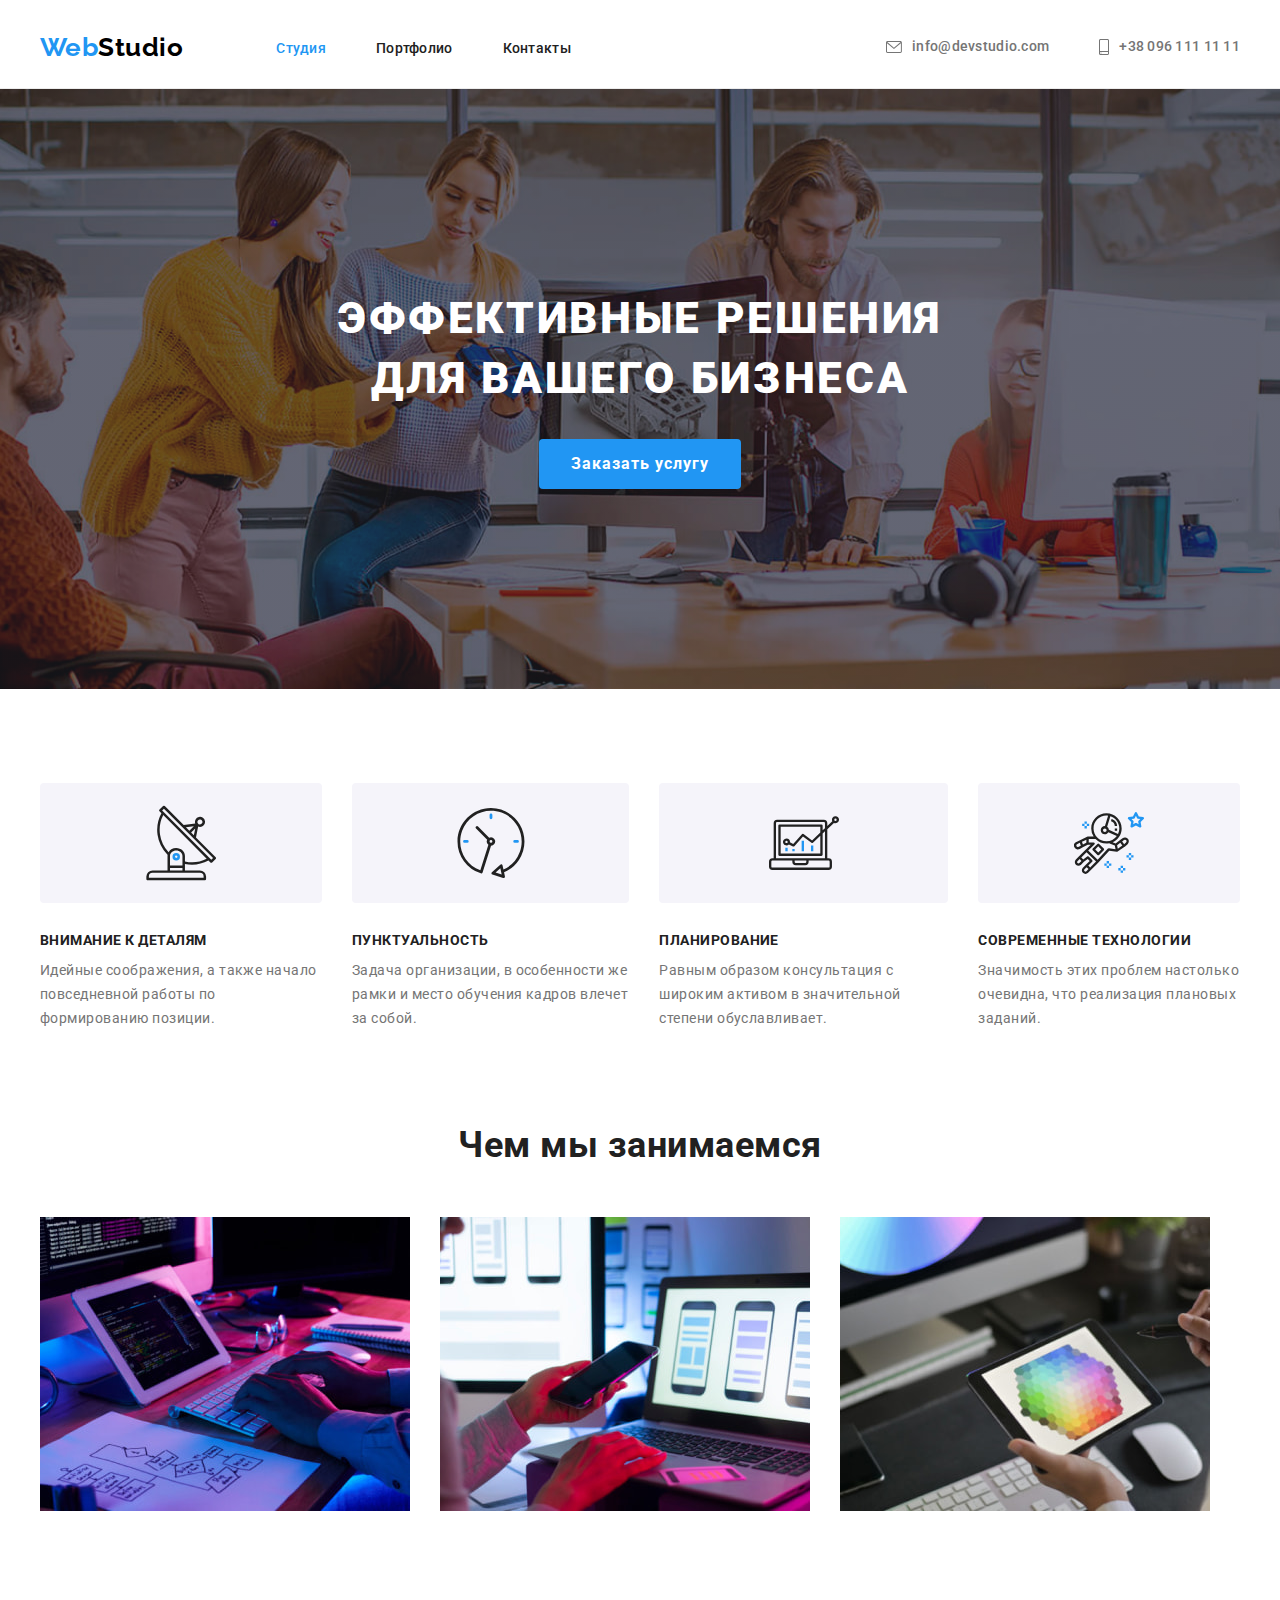
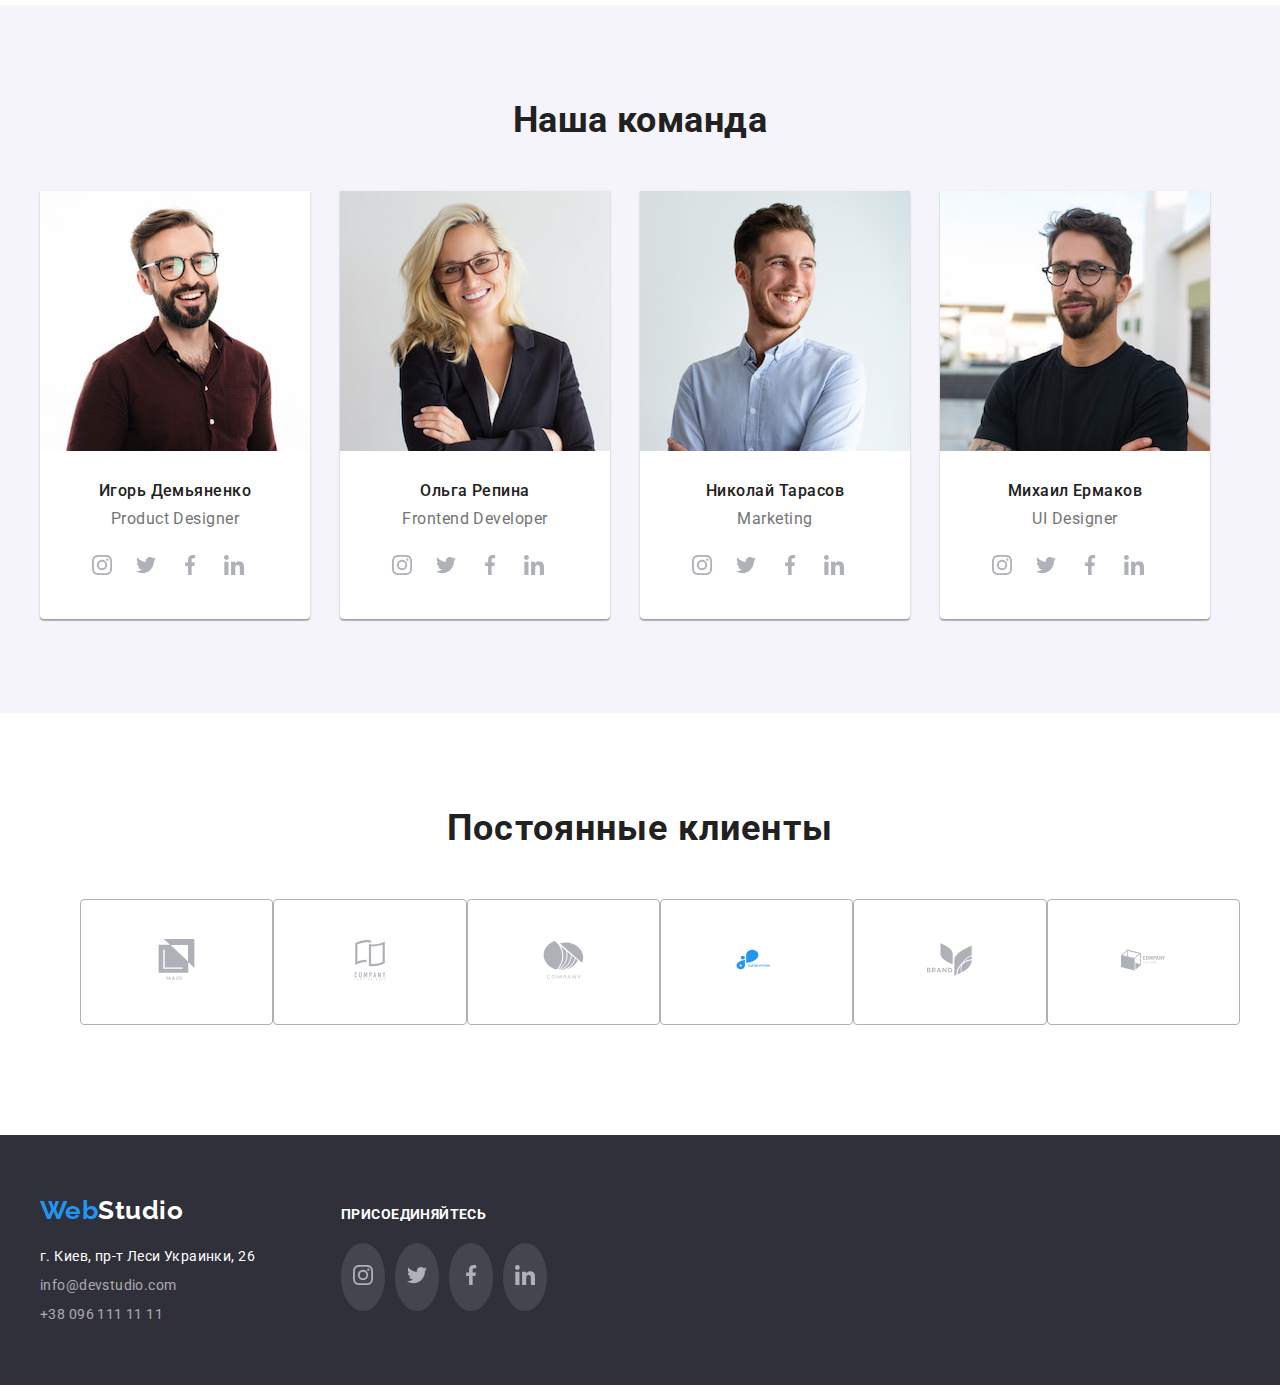
==== commit 9c8737b6: "change mistakes" ====
--- a/index.html
+++ b/index.html
@@ -42,11 +42,11 @@
                   </li>
                </ul>
             </nav>
-            <ul class="header-list contact">
+            <ul class="header-list contact list">
                <li class="item contacts-item">
                   <a class="header-item link" href="mailto:info@devstudio.com">
                      <svg class="header-item-icon" width="16" height="12">
-                        <use href="./images/icons.svg#icon-email"></use>
+                        <use href="./images/icons.svg#icon-envelope-1"></use>
                      </svg>
                      info@devstudio.com</a
                   >
@@ -54,7 +54,7 @@
                <li class="item contacts-item">
                   <a class="header-item link" href="tel:+380961111111">
                      <svg class="header-item-icon" width="10" height="16">
-                        <use href="./images/icons.svg#icon-smartphone"></use>
+                        <use href="./images/icons.svg#icon-smartphone-1"></use>
                      </svg>
                      +38 096 111 11 11</a
                   >
@@ -75,7 +75,7 @@
                <ul class="feature-list list">
                   <li class="feature-iteam group">
                      <div class="feature-iteam-svg-background">
-                        <svg class="feature-iteam-icon" width="70">
+                        <svg class="feature-iteam-icon" width="70" height="70">
                            <use href="./images/icons.svg#icon-group"></use>
                         </svg>
                      </div>
@@ -87,7 +87,7 @@
                   </li>
                   <li class="feature-iteam clock">
                      <div class="feature-iteam-svg-background">
-                        <svg class="feature-iteam-icon" width="70">
+                        <svg class="feature-iteam-icon" width="70" height="70">
                            <use href="./images/icons.svg#icon-clock"></use>
                         </svg>
                      </div>
@@ -99,7 +99,7 @@
                   </li>
                   <li class="feature-iteam diagram">
                      <div class="feature-iteam-svg-background">
-                        <svg class="feature-iteam-icon" width="70">
+                        <svg class="feature-iteam-icon" width="70" height="70">
                            <use href="./images/icons.svg#icon-diagram"></use>
                         </svg>
                      </div>
@@ -111,7 +111,7 @@
                   </li>
                   <li class="feature-iteam astronaut">
                      <div class="feature-iteam-svg-background">
-                        <svg class="feature-iteam-icon" width="70">
+                        <svg class="feature-iteam-icon" width="70" height="70">
                            <use href="./images/icons.svg#icon-astronaut"></use>
                         </svg>
                      </div>
@@ -162,7 +162,7 @@
          <section class="team">
             <div class="container">
                <h2 class="section-title">Наша команда</h2>
-               <ul class="member-list">
+               <ul class="member-list list">
                   <li class="member-item">
                      <img
                         src="./images/main/team/member-1.jpg"
@@ -176,28 +176,28 @@
                         <p class="member-position" lang="en">Product Designer</p>
                         <ul class="social-media-list">
                            <li class="social-media-item">
-                              <a href="">
+                              <a href="" class="media-icon">
                                  <svg class="social-media-icon" width="20" height="20">
                                     <use href="./images/icons.svg#icon-instagram"></use>
                                  </svg>
                               </a>
                            </li>
                            <li class="social-media-item">
-                              <a href="">
+                              <a href="" class="media-icon">
                                  <svg class="social-media-icon" width="20" height="20">
                                     <use href="./images/icons.svg#icon-twitter"></use>
                                  </svg>
                               </a>
                            </li>
                            <li class="social-media-item">
-                              <a href="">
+                              <a href="" class="media-icon">
                                  <svg class="social-media-icon" width="20" height="20">
                                     <use href="./images/icons.svg#icon-facebook"></use>
                                  </svg>
                               </a>
                            </li>
                            <li class="social-media-item">
-                              <a href="">
+                              <a href="" class="media-icon">
                                  <svg class="social-media-icon" width="20" height="20">
                                     <use href="./images/icons.svg#icon-linkedin"></use>
                                  </svg>
@@ -219,28 +219,28 @@
                         <p class="member-position" lang="en">Frontend Developer</p>
                         <ul class="social-media-list">
                            <li class="social-media-item">
-                              <a href="">
+                              <a href="" class="media-icon">
                                  <svg class="social-media-icon" width="20" height="20">
                                     <use href="./images/icons.svg#icon-instagram"></use>
                                  </svg>
                               </a>
                            </li>
                            <li class="social-media-item">
-                              <a href="">
+                              <a href="" class="media-icon">
                                  <svg class="social-media-icon" width="20" height="20">
                                     <use href="./images/icons.svg#icon-twitter"></use>
                                  </svg>
                               </a>
                            </li>
                            <li class="social-media-item">
-                              <a href="">
+                              <a href="" class="media-icon">
                                  <svg class="social-media-icon" width="20" height="20">
                                     <use href="./images/icons.svg#icon-facebook"></use>
                                  </svg>
                               </a>
                            </li>
                            <li class="social-media-item">
-                              <a href="">
+                              <a href="" class="media-icon">
                                  <svg class="social-media-icon" width="20" height="20">
                                     <use href="./images/icons.svg#icon-linkedin"></use>
                                  </svg>
@@ -262,28 +262,28 @@
                         <p class="member-position" lang="en">Marketing</p>
                         <ul class="social-media-list">
                            <li class="social-media-item">
-                              <a href="">
+                              <a href="" class="media-icon">
                                  <svg class="social-media-icon" width="20" height="20">
                                     <use href="./images/icons.svg#icon-instagram"></use>
                                  </svg>
                               </a>
                            </li>
                            <li class="social-media-item">
-                              <a href="">
+                              <a href="" class="media-icon">
                                  <svg class="social-media-icon" width="20" height="20">
                                     <use href="./images/icons.svg#icon-twitter"></use>
                                  </svg>
                               </a>
                            </li>
                            <li class="social-media-item">
-                              <a href="">
+                              <a href="" class="media-icon">
                                  <svg class="social-media-icon" width="20" height="20">
                                     <use href="./images/icons.svg#icon-facebook"></use>
                                  </svg>
                               </a>
                            </li>
                            <li class="social-media-item">
-                              <a href="">
+                              <a href="" class="media-icon">
                                  <svg class="social-media-icon" width="20" height="20">
                                     <use href="./images/icons.svg#icon-linkedin"></use>
                                  </svg>
@@ -305,28 +305,28 @@
                         <p class="member-position" lang="en">UI Designer</p>
                         <ul class="social-media-list">
                            <li class="social-media-item">
-                              <a href="">
+                              <a href="" class="media-icon">
                                  <svg class="social-media-icon" width="20" height="20">
                                     <use href="./images/icons.svg#icon-instagram"></use>
                                  </svg>
                               </a>
                            </li>
                            <li class="social-media-item">
-                              <a href="">
+                              <a href="" class="media-icon">
                                  <svg class="social-media-icon" width="20" height="20">
                                     <use href="./images/icons.svg#icon-twitter"></use>
                                  </svg>
                               </a>
                            </li>
                            <li class="social-media-item">
-                              <a href="">
+                              <a href="" class="media-icon">
                                  <svg class="social-media-icon" width="20" height="20">
                                     <use href="./images/icons.svg#icon-facebook"></use>
                                  </svg>
                               </a>
                            </li>
                            <li class="social-media-item">
-                              <a href="">
+                              <a href="" class="media-icon">
                                  <svg class="social-media-icon" width="20" height="20">
                                     <use href="./images/icons.svg#icon-linkedin"></use>
                                  </svg>
@@ -402,7 +402,7 @@
                   ><span>Web</span>Studio</a
                >
                <address class="adress">
-                  <ul class="footer-adress">
+                  <ul class="footer-adress list">
                      <li class="item address-list-item">
                         <a
                            href="https://goo.gl/maps/U1DCQBSP9QyuAPN38"
--- a/css/styles.css
+++ b/css/styles.css
@@ -28,7 +28,7 @@
 
 a {
     text-decoration: none;
-    padding: 0;
+    
 }
 
 img {
@@ -130,14 +130,7 @@
 
 /* <!--Навігація -->*/
 
-.header-list,
-.hero .list,
-.specifics .list,
-.doing .list,
-.footer-adress,
-.member-list,
-.filters,
-.gallery {
+.list {
 list-style: none;
 margin: 0;
 padding-left: 0;
@@ -238,6 +231,7 @@
 /* <!--Заголовок-->*/
 .hero {
     max-width: 1600px;
+    max-height: 600px;
         margin-left: auto;
         margin-right: auto;
         text-align: center;
@@ -301,16 +295,10 @@
 }
 
 .feature-list {
-
-    display: flex;
-    flex-direction: row;
-        justify-content: space-between;
-        list-style: none;
-    
-        /* height: 200px; */
-        margin: 0;
-               padding-left: 0;
-}
+    display: flex;
+   
+}
+
 /*.feature-list .feature-iteam+.feature-iteam {
     margin-left: 30px;
 }*/
@@ -436,17 +424,17 @@
 
 .social-media-list {
     display: flex;
-    justify-content: space-between;
+    /*justify-content: space-between;*/
 list-style: none;
-padding-left: 32px;
-    padding-right: 32px;
+/*padding-left: 32px;
+    padding-right: 32px;*/
 }
 
 .social-media-item {
     display: inline-flex;
     width: 44px;
     height: 44px;
-    padding: 12px;
+    /*padding: 12px;*/
         border-radius: 50%;
         background-color: var(--white-color);
         align-items: center;
@@ -460,8 +448,8 @@
     fill: currentColor;
 }
 
-.social-media-item:hover,
-.social-media-item:focus {
+.media-icon:hover,
+.media-icon:focus {
     color: var(--white-color);
     background-color: var(--accent-color);
     cursor: pointer;
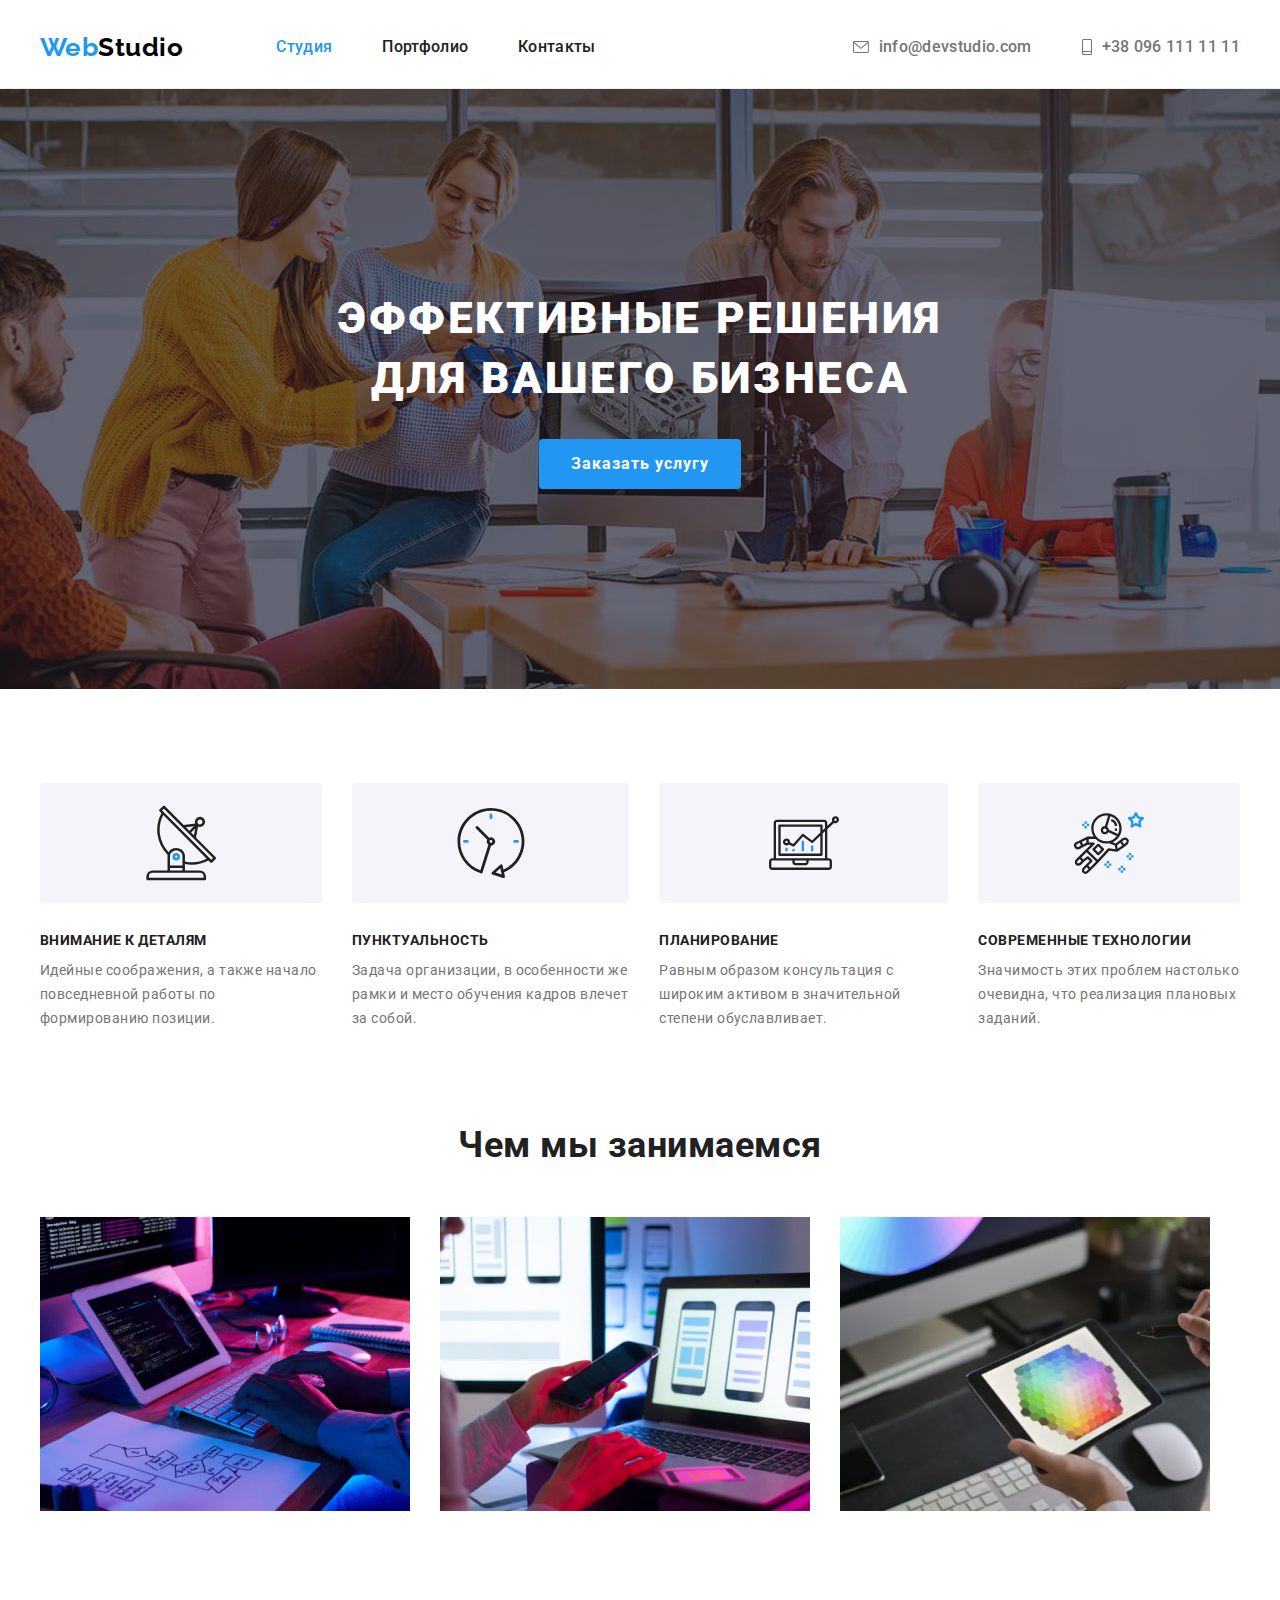
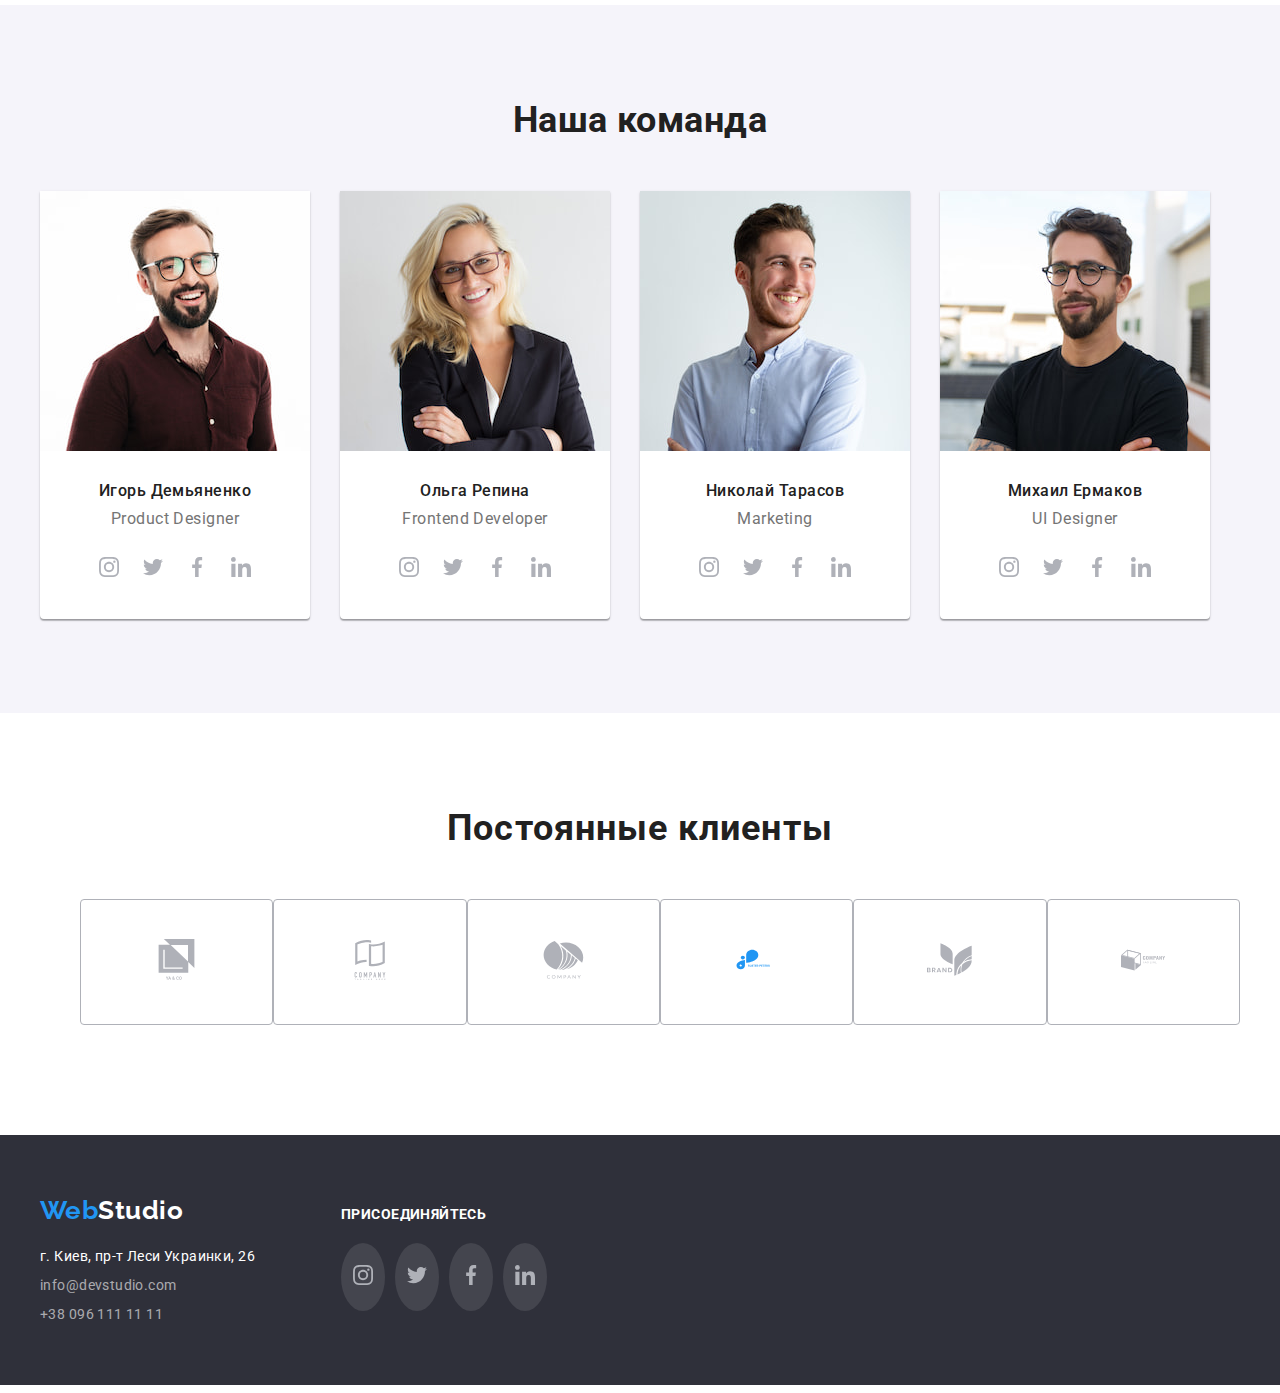
==== commit 1fe0f3a0: "change mistake in css style social-media" ====
--- a/index.html
+++ b/index.html
@@ -32,20 +32,20 @@
                >
                <ul class="header-list list">
                   <li class="item">
-                     <a class="link current" href="./index.html">Студия</a>
-                  </li>
-                  <li class="item">
-                     <a class="link" href="./portfolio.html">Портфолио</a>
-                  </li>
-                  <li class="item">
-                     <a class="link" href="#">Контакты</a>
+                     <a class="site-link link current" href="./index.html">Студия</a>
+                  </li>
+                  <li class="item">
+                     <a class="site-link link" href="./portfolio.html">Портфолио</a>
+                  </li>
+                  <li class="item">
+                     <a class="site-link link" href="#">Контакты</a>
                   </li>
                </ul>
             </nav>
             <ul class="header-list contact list">
                <li class="item contacts-item">
                   <a class="header-item link" href="mailto:info@devstudio.com">
-                     <svg class="header-item-icon" width="16" height="12">
+                     <svg class="header-item-icon envelope" width="16" height="12">
                         <use href="./images/icons.svg#icon-envelope-1"></use>
                      </svg>
                      info@devstudio.com</a
@@ -53,7 +53,7 @@
                </li>
                <li class="item contacts-item">
                   <a class="header-item link" href="tel:+380961111111">
-                     <svg class="header-item-icon" width="10" height="16">
+                     <svg class="header-item-icon smartphone" width="10" height="16">
                         <use href="./images/icons.svg#icon-smartphone-1"></use>
                      </svg>
                      +38 096 111 11 11</a
@@ -174,30 +174,30 @@
                      <div class="team-name">
                         <h3 class="member-title">Игорь Демьяненко</h3>
                         <p class="member-position" lang="en">Product Designer</p>
-                        <ul class="social-media-list">
-                           <li class="social-media-item">
-                              <a href="" class="media-icon">
+                        <ul class="social-media-list list">
+                           <li class="social-media-item">
+                              <a class="media-icon" href="">
                                  <svg class="social-media-icon" width="20" height="20">
                                     <use href="./images/icons.svg#icon-instagram"></use>
                                  </svg>
                               </a>
                            </li>
                            <li class="social-media-item">
-                              <a href="" class="media-icon">
+                              <a class="media-icon" href="">
                                  <svg class="social-media-icon" width="20" height="20">
                                     <use href="./images/icons.svg#icon-twitter"></use>
                                  </svg>
                               </a>
                            </li>
                            <li class="social-media-item">
-                              <a href="" class="media-icon">
+                              <a class="media-icon" href="">
                                  <svg class="social-media-icon" width="20" height="20">
                                     <use href="./images/icons.svg#icon-facebook"></use>
                                  </svg>
                               </a>
                            </li>
                            <li class="social-media-item">
-                              <a href="" class="media-icon">
+                              <a class="media-icon" href="">
                                  <svg class="social-media-icon" width="20" height="20">
                                     <use href="./images/icons.svg#icon-linkedin"></use>
                                  </svg>
@@ -217,7 +217,7 @@
                      <div class="team-name">
                         <h3 class="member-title">Ольга Репина</h3>
                         <p class="member-position" lang="en">Frontend Developer</p>
-                        <ul class="social-media-list">
+                        <ul class="social-media-list list">
                            <li class="social-media-item">
                               <a href="" class="media-icon">
                                  <svg class="social-media-icon" width="20" height="20">
@@ -260,7 +260,7 @@
                      <div class="team-name">
                         <h3 class="member-title">Николай Тарасов</h3>
                         <p class="member-position" lang="en">Marketing</p>
-                        <ul class="social-media-list">
+                        <ul class="social-media-list list">
                            <li class="social-media-item">
                               <a href="" class="media-icon">
                                  <svg class="social-media-icon" width="20" height="20">
@@ -303,7 +303,7 @@
                      <div class="team-name">
                         <h3 class="member-title">Михаил Ермаков</h3>
                         <p class="member-position" lang="en">UI Designer</p>
-                        <ul class="social-media-list">
+                        <ul class="social-media-list list">
                            <li class="social-media-item">
                               <a href="" class="media-icon">
                                  <svg class="social-media-icon" width="20" height="20">
@@ -425,7 +425,7 @@
             </div>
             <div class="footer-social-media-section">
                <p class="footer-social-media-title">Присоединяйтесь</p>
-               <ul class="social-media-list">
+               <ul class="social-media-list list">
                   <li class="social-media-item bottom">
                      <a href="">
                         <svg class="social-media-icon" width="20" height="20">
--- a/css/styles.css
+++ b/css/styles.css
@@ -26,10 +26,6 @@
         margin-right: auto;
 }
 
-a {
-    text-decoration: none;
-    
-}
 
 img {
     display: block;
@@ -141,15 +137,16 @@
     
 }
 
-.header-list .link {
+/*.header-list .link {
     font-weight: 500;
     font-size: 14px;
     line-height: 1.14;
     letter-spacing: 0.02em;
     text-decoration: none;
     
-}
-.navigation .link {
+}*/
+
+.site-link {
 color: var(--primary-text-color);}
 
 .link.current {
@@ -162,12 +159,14 @@
 .footer-adress-contact:hover,
 .footer-adress-contact:focus,
 .footer-adress .footer-item:hover,
-.footer-adress .footer-item:focus {
+.footer-adress .footer-item:focus,
+.header-item:hover,
+.header-item:focus {
     color: var(--accent-color);
 }
 
 
-.contact .link {
+/*.contact .link {
 color: var(--primary-subtitle-color);
 text-decoration: none;
 font-weight: 500;
@@ -175,12 +174,31 @@
 line-height: 1.14;
 letter-spacing: 0.02em;
 font-style: normal;
-}
-
-
-.header-item.link:hover,
-.header-item.link:focus {
+}*/
+
+.site-link,
+ .header-item {
+    display: flex;
+    align-items: center;
+    font-weight: 500;
+        line-height: 1.14;
+        letter-spacing: 0.02em;
+        text-decoration: none;
+        list-style: none;
+       }
+
+.header-item {
+    color: var(--primary-subtitle-color);
+}
+
+/*.header-item:hover,
+.header-item:focus {
     color: var(--accent-color);
+}*/
+
+.header-item-icon {
+    margin-right: 10px;
+    fill: currentColor;
 }
 
 .header-list .item:not(:last-child) {
@@ -197,7 +215,7 @@
 
 /* Контакти */
 
-.contact .item:not(:last-child) {
+.contacts-item:not(:last-child) {
     margin-right: 50px;
 }
 
@@ -205,28 +223,17 @@
     margin-left: auto;
 }
 
-.contacts-item {
-    display: flex;
-}
-
-.header-item-icon {
-    margin-right: 10px;
-    fill: currentColor;
-}
-
-.header-item-icon:hover 
-.header-item-icon:focus {
-    fill: var(--accent-color);
-}
-
-.contact>li:not(:last-child) {
+/*.contacts-item {
+    display: flex;
+}*/
+
+
+
+
+/*.contact>li:not(:last-child) {
     margin-right: 50px;
 }
-
-.header-item {
-    display: flex;
-    align-items: center;
-}
+*/
 
 /* <!--Заголовок-->*/
 .hero {
@@ -424,17 +431,22 @@
 
 .social-media-list {
     display: flex;
+    align-items: center;
+    justify-content: center;
     /*justify-content: space-between;*/
 list-style: none;
 /*padding-left: 32px;
     padding-right: 32px;*/
 }
 
-.social-media-item {
+.social-item:not(:last-child) {
+    margin-right: 10px;}
+
+/*.social-media-item {
     display: inline-flex;
     width: 44px;
     height: 44px;
-    /*padding: 12px;*/
+    /*padding: 12px;
         border-radius: 50%;
         background-color: var(--white-color);
         align-items: center;
@@ -442,11 +454,22 @@
     color: var(--passive-icon-color);
     background-color: rgba(255, 255, 255, 0.1);
     fill: var(--white-color);
+}*/
+.media-icon {
+    display: flex;
+    width: 44px;
+    height: 44px;
+    border-radius: 50%;
+    justify-content: center;
+    align-items: center;
+       
 }
 
 .social-media-icon {
-    fill: currentColor;
-}
+                fill: var(--passive-icon-color);
+        transition: fill 250ms cubic-bezier(0.4, 0, 0.2, 1);
+    }
+
 
 .media-icon:hover,
 .media-icon:focus {
@@ -618,7 +641,7 @@
     fill: var(--white-color);
 }*/
 
-.social-media-item:hover,
+/*.social-media-item:hover,
 .social-media-item:focus {
     color: var(--white-color);
     background-color: var(--accent-color);
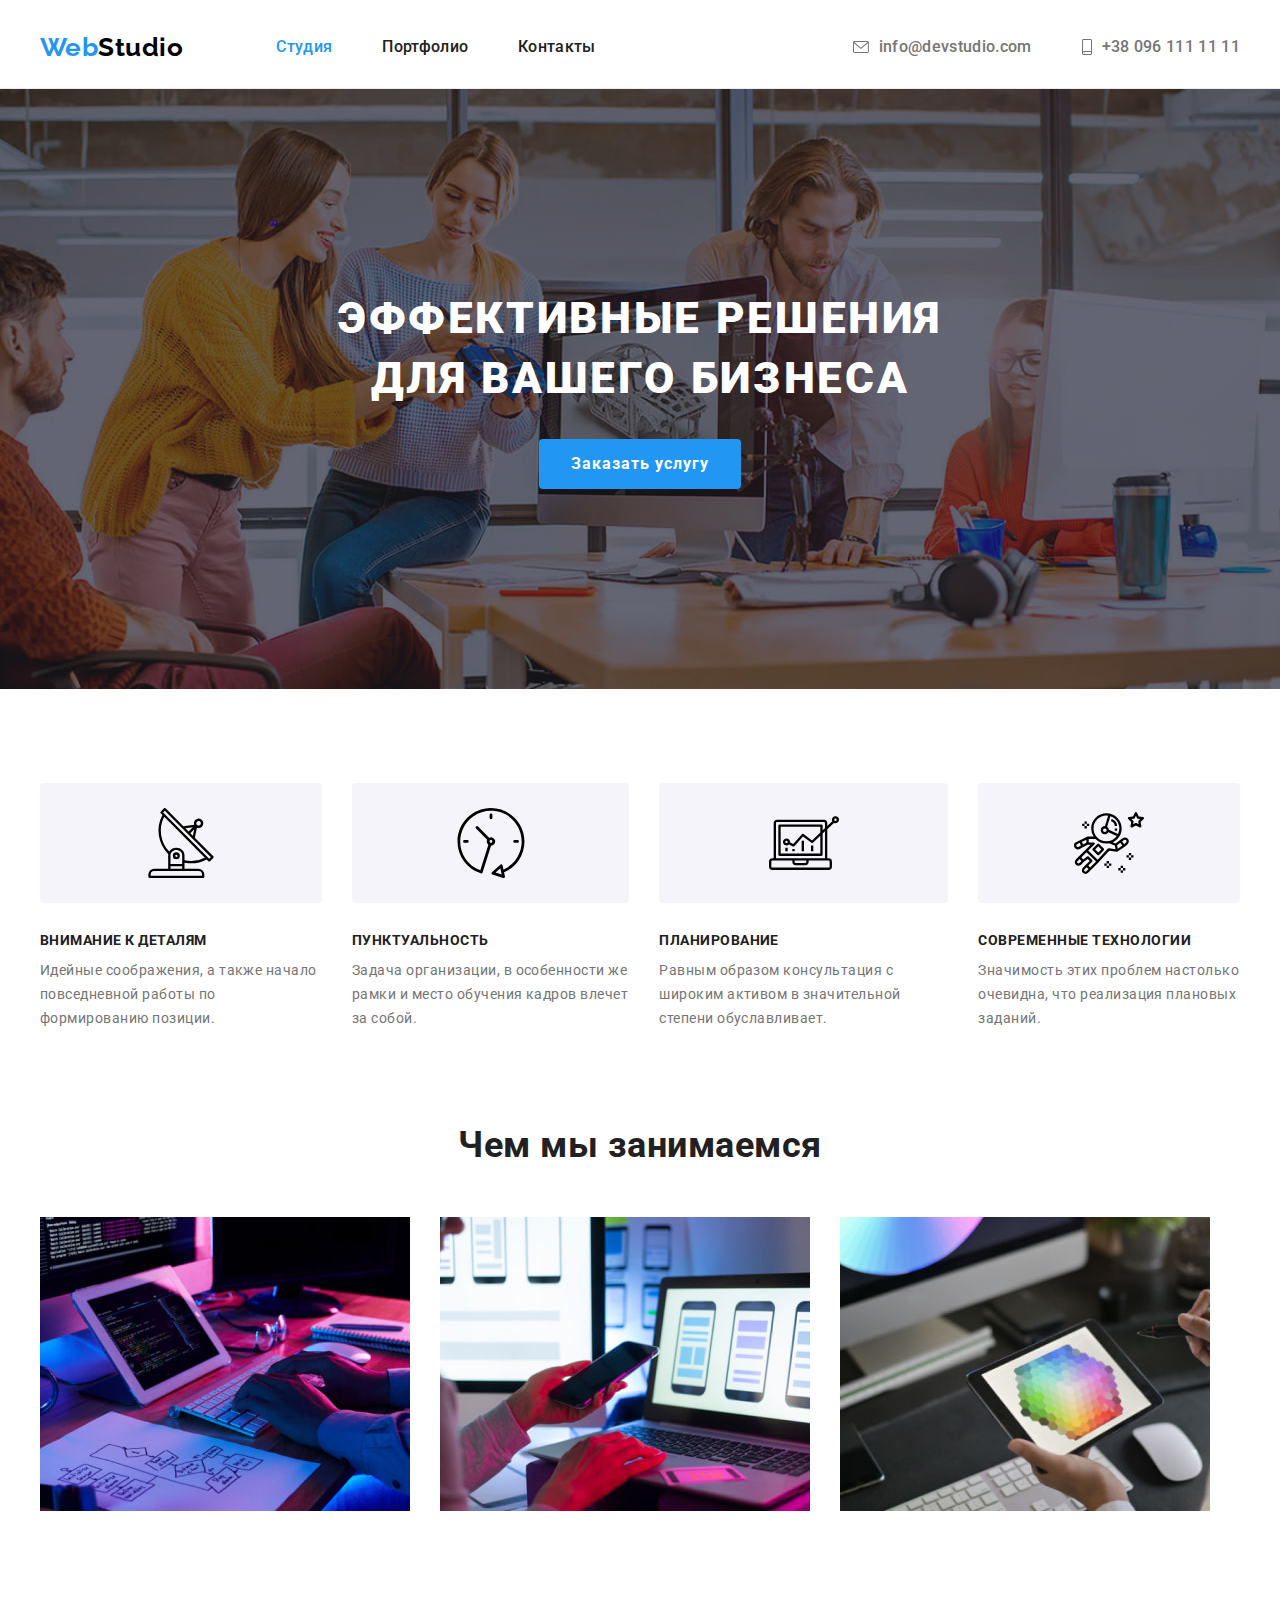
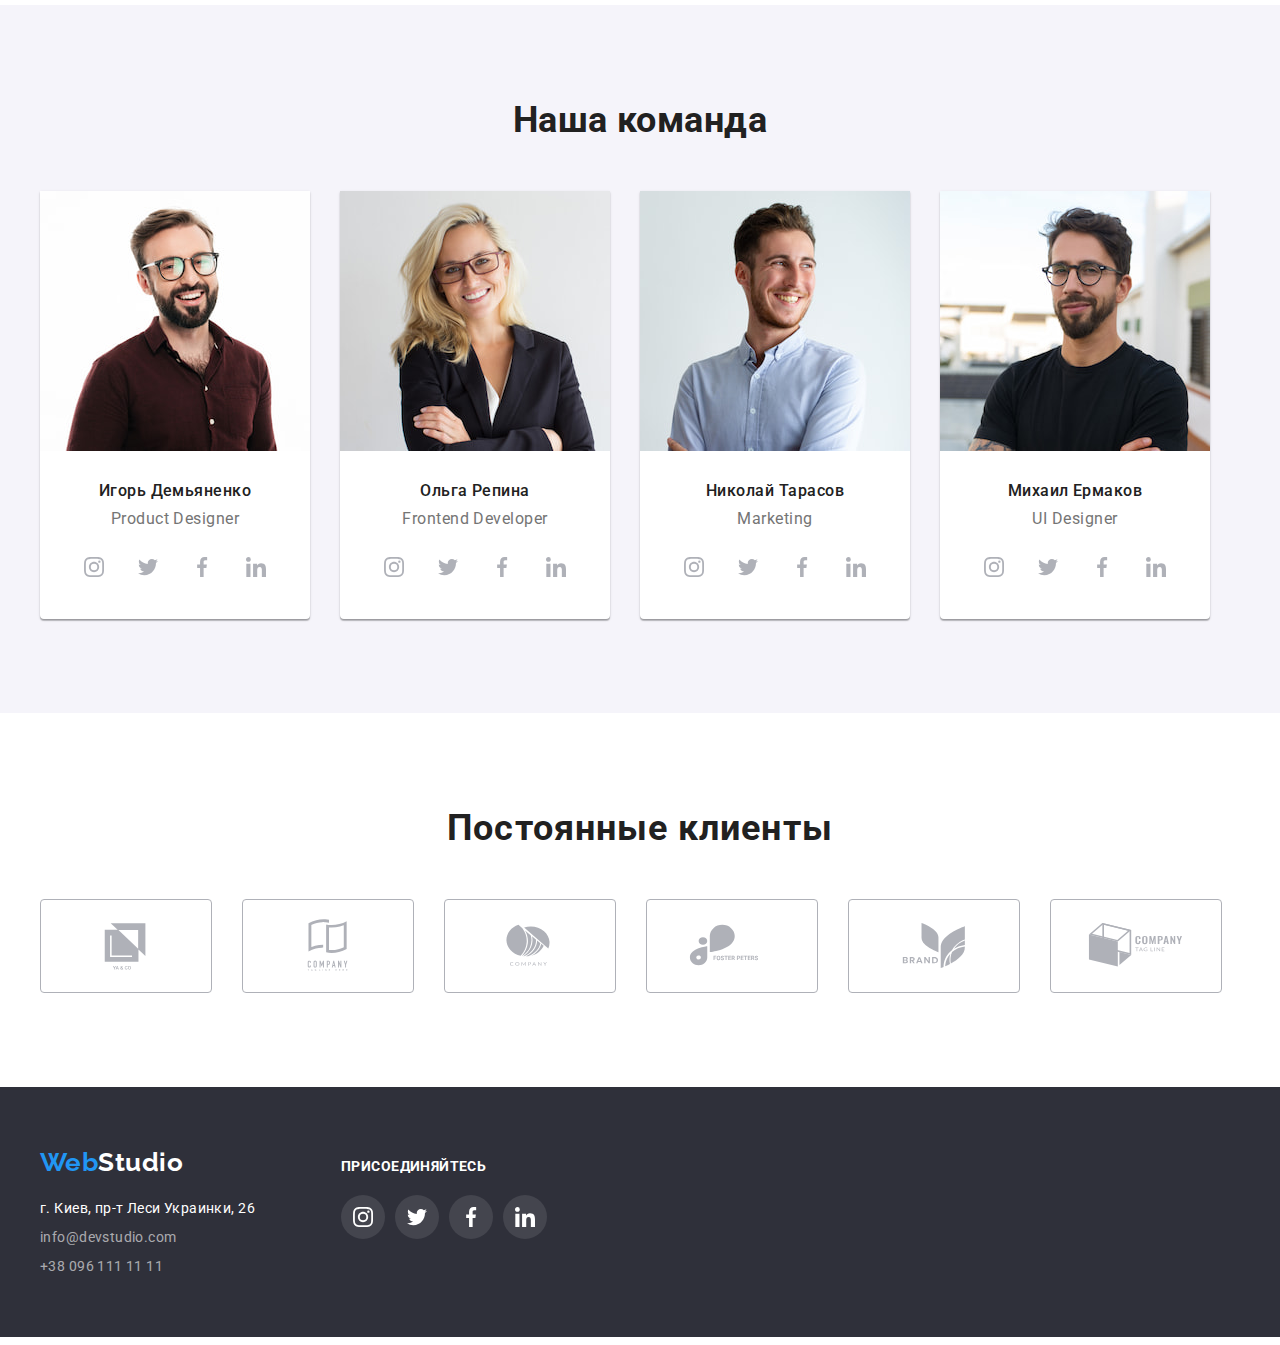
==== commit 767b1793: "change svg and all mistakes" ====
--- a/index.html
+++ b/index.html
@@ -46,7 +46,7 @@
                <li class="item contacts-item">
                   <a class="header-item link" href="mailto:info@devstudio.com">
                      <svg class="header-item-icon envelope" width="16" height="12">
-                        <use href="./images/icons.svg#icon-envelope-1"></use>
+                        <use href="./images/icons.svg#icon-envelope"></use>
                      </svg>
                      info@devstudio.com</a
                   >
@@ -54,7 +54,7 @@
                <li class="item contacts-item">
                   <a class="header-item link" href="tel:+380961111111">
                      <svg class="header-item-icon smartphone" width="10" height="16">
-                        <use href="./images/icons.svg#icon-smartphone-1"></use>
+                        <use href="./images/icons.svg#icon-smartphone"></use>
                      </svg>
                      +38 096 111 11 11</a
                   >
@@ -76,7 +76,7 @@
                   <li class="feature-iteam group">
                      <div class="feature-iteam-svg-background">
                         <svg class="feature-iteam-icon" width="70" height="70">
-                           <use href="./images/icons.svg#icon-group"></use>
+                           <use href="./images/icons.svg#icon-antenna-1"></use>
                         </svg>
                      </div>
                      <h3 class="member-title">Внимание к деталям</h3>
@@ -88,7 +88,7 @@
                   <li class="feature-iteam clock">
                      <div class="feature-iteam-svg-background">
                         <svg class="feature-iteam-icon" width="70" height="70">
-                           <use href="./images/icons.svg#icon-clock"></use>
+                           <use href="./images/icons.svg#icon-clock-1"></use>
                         </svg>
                      </div>
                      <h3 class="member-title">Пунктуальность</h3>
@@ -100,7 +100,7 @@
                   <li class="feature-iteam diagram">
                      <div class="feature-iteam-svg-background">
                         <svg class="feature-iteam-icon" width="70" height="70">
-                           <use href="./images/icons.svg#icon-diagram"></use>
+                           <use href="./images/icons.svg#icon-diagram-1"></use>
                         </svg>
                      </div>
                      <h3 class="member-title">Планирование</h3>
@@ -112,7 +112,7 @@
                   <li class="feature-iteam astronaut">
                      <div class="feature-iteam-svg-background">
                         <svg class="feature-iteam-icon" width="70" height="70">
-                           <use href="./images/icons.svg#icon-astronaut"></use>
+                           <use href="./images/icons.svg#icon-astronaut-1"></use>
                         </svg>
                      </div>
                      <h3 class="member-title">Современные технологии</h3>
@@ -178,28 +178,28 @@
                            <li class="social-media-item">
                               <a class="media-icon" href="">
                                  <svg class="social-media-icon" width="20" height="20">
-                                    <use href="./images/icons.svg#icon-instagram"></use>
+                                    <use href="./images/icons.svg#icon-instagram-2"></use>
                                  </svg>
                               </a>
                            </li>
                            <li class="social-media-item">
                               <a class="media-icon" href="">
                                  <svg class="social-media-icon" width="20" height="20">
-                                    <use href="./images/icons.svg#icon-twitter"></use>
+                                    <use href="./images/icons.svg#icon-twitter-1"></use>
                                  </svg>
                               </a>
                            </li>
                            <li class="social-media-item">
                               <a class="media-icon" href="">
                                  <svg class="social-media-icon" width="20" height="20">
-                                    <use href="./images/icons.svg#icon-facebook"></use>
+                                    <use href="./images/icons.svg#icon-facebook-1"></use>
                                  </svg>
                               </a>
                            </li>
                            <li class="social-media-item">
                               <a class="media-icon" href="">
                                  <svg class="social-media-icon" width="20" height="20">
-                                    <use href="./images/icons.svg#icon-linkedin"></use>
+                                    <use href="./images/icons.svg#icon-linkedin-1"></use>
                                  </svg>
                               </a>
                            </li>
@@ -221,28 +221,28 @@
                            <li class="social-media-item">
                               <a href="" class="media-icon">
                                  <svg class="social-media-icon" width="20" height="20">
-                                    <use href="./images/icons.svg#icon-instagram"></use>
-                                 </svg>
-                              </a>
-                           </li>
-                           <li class="social-media-item">
-                              <a href="" class="media-icon">
-                                 <svg class="social-media-icon" width="20" height="20">
-                                    <use href="./images/icons.svg#icon-twitter"></use>
-                                 </svg>
-                              </a>
-                           </li>
-                           <li class="social-media-item">
-                              <a href="" class="media-icon">
-                                 <svg class="social-media-icon" width="20" height="20">
-                                    <use href="./images/icons.svg#icon-facebook"></use>
-                                 </svg>
-                              </a>
-                           </li>
-                           <li class="social-media-item">
-                              <a href="" class="media-icon">
-                                 <svg class="social-media-icon" width="20" height="20">
-                                    <use href="./images/icons.svg#icon-linkedin"></use>
+                                    <use href="./images/icons.svg#icon-instagram-2"></use>
+                                 </svg>
+                              </a>
+                           </li>
+                           <li class="social-media-item">
+                              <a href="" class="media-icon">
+                                 <svg class="social-media-icon" width="20" height="20">
+                                    <use href="./images/icons.svg#icon-twitter-1"></use>
+                                 </svg>
+                              </a>
+                           </li>
+                           <li class="social-media-item">
+                              <a href="" class="media-icon">
+                                 <svg class="social-media-icon" width="20" height="20">
+                                    <use href="./images/icons.svg#icon-facebook-1"></use>
+                                 </svg>
+                              </a>
+                           </li>
+                           <li class="social-media-item">
+                              <a href="" class="media-icon">
+                                 <svg class="social-media-icon" width="20" height="20">
+                                    <use href="./images/icons.svg#icon-linkedin-1"></use>
                                  </svg>
                               </a>
                            </li>
@@ -264,28 +264,28 @@
                            <li class="social-media-item">
                               <a href="" class="media-icon">
                                  <svg class="social-media-icon" width="20" height="20">
-                                    <use href="./images/icons.svg#icon-instagram"></use>
-                                 </svg>
-                              </a>
-                           </li>
-                           <li class="social-media-item">
-                              <a href="" class="media-icon">
-                                 <svg class="social-media-icon" width="20" height="20">
-                                    <use href="./images/icons.svg#icon-twitter"></use>
-                                 </svg>
-                              </a>
-                           </li>
-                           <li class="social-media-item">
-                              <a href="" class="media-icon">
-                                 <svg class="social-media-icon" width="20" height="20">
-                                    <use href="./images/icons.svg#icon-facebook"></use>
-                                 </svg>
-                              </a>
-                           </li>
-                           <li class="social-media-item">
-                              <a href="" class="media-icon">
-                                 <svg class="social-media-icon" width="20" height="20">
-                                    <use href="./images/icons.svg#icon-linkedin"></use>
+                                    <use href="./images/icons.svg#icon-instagram-2"></use>
+                                 </svg>
+                              </a>
+                           </li>
+                           <li class="social-media-item">
+                              <a href="" class="media-icon">
+                                 <svg class="social-media-icon" width="20" height="20">
+                                    <use href="./images/icons.svg#icon-twitter-1"></use>
+                                 </svg>
+                              </a>
+                           </li>
+                           <li class="social-media-item">
+                              <a href="" class="media-icon">
+                                 <svg class="social-media-icon" width="20" height="20">
+                                    <use href="./images/icons.svg#icon-facebook-1"></use>
+                                 </svg>
+                              </a>
+                           </li>
+                           <li class="social-media-item">
+                              <a href="" class="media-icon">
+                                 <svg class="social-media-icon" width="20" height="20">
+                                    <use href="./images/icons.svg#icon-linkedin-1"></use>
                                  </svg>
                               </a>
                            </li>
@@ -307,28 +307,28 @@
                            <li class="social-media-item">
                               <a href="" class="media-icon">
                                  <svg class="social-media-icon" width="20" height="20">
-                                    <use href="./images/icons.svg#icon-instagram"></use>
-                                 </svg>
-                              </a>
-                           </li>
-                           <li class="social-media-item">
-                              <a href="" class="media-icon">
-                                 <svg class="social-media-icon" width="20" height="20">
-                                    <use href="./images/icons.svg#icon-twitter"></use>
-                                 </svg>
-                              </a>
-                           </li>
-                           <li class="social-media-item">
-                              <a href="" class="media-icon">
-                                 <svg class="social-media-icon" width="20" height="20">
-                                    <use href="./images/icons.svg#icon-facebook"></use>
-                                 </svg>
-                              </a>
-                           </li>
-                           <li class="social-media-item">
-                              <a href="" class="media-icon">
-                                 <svg class="social-media-icon" width="20" height="20">
-                                    <use href="./images/icons.svg#icon-linkedin"></use>
+                                    <use href="./images/icons.svg#icon-instagram-2"></use>
+                                 </svg>
+                              </a>
+                           </li>
+                           <li class="social-media-item">
+                              <a href="" class="media-icon">
+                                 <svg class="social-media-icon" width="20" height="20">
+                                    <use href="./images/icons.svg#icon-twitter-1"></use>
+                                 </svg>
+                              </a>
+                           </li>
+                           <li class="social-media-item">
+                              <a href="" class="media-icon">
+                                 <svg class="social-media-icon" width="20" height="20">
+                                    <use href="./images/icons.svg#icon-facebook-1"></use>
+                                 </svg>
+                              </a>
+                           </li>
+                           <li class="social-media-item">
+                              <a href="" class="media-icon">
+                                 <svg class="social-media-icon" width="20" height="20">
+                                    <use href="./images/icons.svg#icon-linkedin-1"></use>
                                  </svg>
                               </a>
                            </li>
@@ -343,46 +343,46 @@
          <section class="section our-clients">
             <div class="container">
                <h2 class="section-title clients">Постоянные клиенты</h2>
-               <ul class="our-clients-list">
-                  <li class="our-clients-list-item">
-                     <a href="" class="our-clients-list-item-link">
-                        <svg class="our-clients-icon" width="41" height="47">
-                           <use href="./images/icons.svg#icon-customer-1"></use>
-                        </svg>
-                     </a>
-                  </li>
-                  <li class="our-clients-list-item">
-                     <a href="">
-                        <svg class="our-clients-icon" width="40" height="52">
-                           <use href="./images/icons.svg#icon-customer-2"></use>
-                        </svg>
-                     </a>
-                  </li>
-                  <li class="our-clients-list-item">
-                     <a href="">
-                        <svg class="our-clients-icon" width="43" height="41">
-                           <use href="./images/icons.svg#icon-customer-3"></use>
-                        </svg>
-                     </a>
-                  </li>
-                  <li class="our-clients-list-item">
-                     <a href="">
-                        <svg class="our-clients-icon" width="84" height="41">
-                           <use href="./images/icons.svg#icon-customer-4"></use>
-                        </svg>
-                     </a>
-                  </li>
-                  <li class="our-clients-list-item">
-                     <a href="">
-                        <svg class="our-clients-icon" width="63" height="45">
-                           <use href="./images/icons.svg#icon-customer-5"></use>
-                        </svg>
-                     </a>
-                  </li>
-                  <li class="our-clients-list-item">
-                     <a href="">
-                        <svg class="our-clients-icon" width="94" height="44">
-                           <use href="./images/icons.svg#icon-customer-6"></use>
+               <ul class="our-clients-list list">
+                  <li class="our-clients-list-item">
+                     <a href="" class="our-clients-list-item-link">
+                        <svg class="our-clients-icon" width="106" height="60">
+                           <use href="./images/icons.svg#icon-Logo"></use>
+                        </svg>
+                     </a>
+                  </li>
+                  <li class="our-clients-list-item">
+                     <a href="" class="our-clients-list-item-link">
+                        <svg class="our-clients-icon" width="106" height="60">
+                           <use href="./images/icons.svg#icon-Logo-2"></use>
+                        </svg>
+                     </a>
+                  </li>
+                  <li class="our-clients-list-item">
+                     <a href="" class="our-clients-list-item-link">
+                        <svg class="our-clients-icon" width="106" height="60">
+                           <use href="./images/icons.svg#icon-Logo-3"></use>
+                        </svg>
+                     </a>
+                  </li>
+                  <li class="our-clients-list-item">
+                     <a href="" class="our-clients-list-item-link">
+                        <svg class="our-clients-icon" width="106" height="60">
+                           <use href="./images/icons.svg#icon-Logo-4"></use>
+                        </svg>
+                     </a>
+                  </li>
+                  <li class="our-clients-list-item">
+                     <a href="" class="our-clients-list-item-link">
+                        <svg class="our-clients-icon" width="106" height="60">
+                           <use href="./images/icons.svg#icon-Logo-5"></use>
+                        </svg>
+                     </a>
+                  </li>
+                  <li class="our-clients-list-item">
+                     <a href="" class="our-clients-list-item-link">
+                        <svg class="our-clients-icon" width="106" height="60">
+                           <use href="./images/icons.svg#icon-Logo-6"></use>
                         </svg>
                      </a>
                   </li>
@@ -425,32 +425,32 @@
             </div>
             <div class="footer-social-media-section">
                <p class="footer-social-media-title">Присоединяйтесь</p>
-               <ul class="social-media-list list">
-                  <li class="social-media-item bottom">
-                     <a href="">
-                        <svg class="social-media-icon" width="20" height="20">
-                           <use href="./images/icons.svg#icon-instagram"></use>
-                        </svg>
-                     </a>
-                  </li>
-                  <li class="social-media-item bottom">
-                     <a href="">
-                        <svg class="social-media-icon" width="20" height="20">
-                           <use href="./images/icons.svg#icon-twitter"></use>
-                        </svg>
-                     </a>
-                  </li>
-                  <li class="social-media-item bottom">
-                     <a href="">
-                        <svg class="social-media-icon" width="20" height="20">
-                           <use href="./images/icons.svg#icon-facebook"></use>
-                        </svg>
-                     </a>
-                  </li>
-                  <li class="social-media-item bottom">
-                     <a href="">
-                        <svg class="social-media-icon" width="20" height="20">
-                           <use href="./images/icons.svg#icon-linkedin"></use>
+               <ul class="media-list list">
+                  <li class="media-item">
+                     <a href="" class="media-link">
+                        <svg class="footer-media-icon" width="20" height="20">
+                           <use href="./images/icons.svg#icon-instagram-2"></use>
+                        </svg>
+                     </a>
+                  </li>
+                  <li class="media-item">
+                     <a href="" class="media-link">
+                        <svg class="footer-media-icon" width="20" height="20">
+                           <use href="./images/icons.svg#icon-twitter-1"></use>
+                        </svg>
+                     </a>
+                  </li>
+                  <li class="media-item">
+                     <a href="" class="media-link">
+                        <svg class="footer-media-icon" width="20" height="20">
+                           <use href="./images/icons.svg#icon-facebook-1"></use>
+                        </svg>
+                     </a>
+                  </li>
+                  <li class="media-item">
+                     <a href="" class="media-link">
+                        <svg class="footer-media-icon" width="20" height="20">
+                           <use href="./images/icons.svg#icon-linkedin-1"></use>
                         </svg>
                      </a>
                   </li>
--- a/css/styles.css
+++ b/css/styles.css
@@ -26,6 +26,9 @@
         margin-right: auto;
 }
 
+a {
+    text-decoration: none;
+}
 
 img {
     display: block;
@@ -137,14 +140,7 @@
     
 }
 
-/*.header-list .link {
-    font-weight: 500;
-    font-size: 14px;
-    line-height: 1.14;
-    letter-spacing: 0.02em;
-    text-decoration: none;
-    
-}*/
+
 
 .site-link {
 color: var(--primary-text-color);}
@@ -155,26 +151,11 @@
 }
 
 .navigation .link:hover,
-.navigation .link:focus, 
-.footer-adress-contact:hover,
-.footer-adress-contact:focus,
-.footer-adress .footer-item:hover,
-.footer-adress .footer-item:focus,
-.header-item:hover,
-.header-item:focus {
+.navigation .link:focus {
     color: var(--accent-color);
 }
 
 
-/*.contact .link {
-color: var(--primary-subtitle-color);
-text-decoration: none;
-font-weight: 500;
-font-size: 14px;
-line-height: 1.14;
-letter-spacing: 0.02em;
-font-style: normal;
-}*/
 
 .site-link,
  .header-item {
@@ -191,10 +172,10 @@
     color: var(--primary-subtitle-color);
 }
 
-/*.header-item:hover,
-.header-item:focus {
+.header-item.link:hover,
+.header-item.link:focus {
     color: var(--accent-color);
-}*/
+}
 
 .header-item-icon {
     margin-right: 10px;
@@ -213,27 +194,16 @@
 
 }
 
+
 /* Контакти */
-
+.contact {
+    margin-left: auto;
+}
 .contacts-item:not(:last-child) {
     margin-right: 50px;
 }
 
-.contact {
-    margin-left: auto;
-}
-
-/*.contacts-item {
-    display: flex;
-}*/
-
-
-
-
-/*.contact>li:not(:last-child) {
-    margin-right: 50px;
-}
-*/
+
 
 /* <!--Заголовок-->*/
 .hero {
@@ -433,28 +403,14 @@
     display: flex;
     align-items: center;
     justify-content: center;
-    /*justify-content: space-between;*/
-list-style: none;
-/*padding-left: 32px;
-    padding-right: 32px;*/
-}
-
-.social-item:not(:last-child) {
+   list-style: none;
+
+}
+
+.social-media-item:not(:last-child) {
     margin-right: 10px;}
 
-/*.social-media-item {
-    display: inline-flex;
-    width: 44px;
-    height: 44px;
-    /*padding: 12px;
-        border-radius: 50%;
-        background-color: var(--white-color);
-        align-items: center;
-            justify-content: center;
-    color: var(--passive-icon-color);
-    background-color: rgba(255, 255, 255, 0.1);
-    fill: var(--white-color);
-}*/
+
 .media-icon {
     display: flex;
     width: 44px;
@@ -467,15 +423,18 @@
 
 .social-media-icon {
                 fill: var(--passive-icon-color);
-        transition: fill 250ms cubic-bezier(0.4, 0, 0.2, 1);
+    
     }
-
 
 .media-icon:hover,
 .media-icon:focus {
-    color: var(--white-color);
     background-color: var(--accent-color);
-    cursor: pointer;
+    
+}
+
+.media-icon:hover .social-media-icon,
+.media-icon:focus .social-media-icon {
+fill: var(--white-color);
 }
 
 /* Наші клієнти */
@@ -490,31 +449,34 @@
 
 .our-clients-list {
     display: flex;
-    justify-content: space-between;
-}
-
-.our-clients-list-item {
-    color: var(--passive-icon-color);
-    display: flex;
+    }
+
+.our-clients-list-item-link {
+       display: flex;
     justify-content: center;
     align-items: center;
     width: 170px;
     height: 92px;
     border: 1px solid var(--passive-icon-color);
     border-radius: 4px;
-    padding: 16px 32px;
+    cursor: pointer;
+}
+.our-clients-list-item:not(:last-child) {
+    margin-right: 30px;
 }
 
 .our-clients-icon {
-    fill: currentColor;
-}
-
-.our-clients-list-item:hover,
-.our-clients-list-item:focus {
-    color: var(--accent-color);
-    border-color: var(--accent-color);
-    cursor: pointer;
-}
+    fill: var(--passive-icon-color);
+}
+
+.our-clients-list-item-link:hover,
+.our-clients-list-item-link:focus {
+        border-color: var(--accent-color);
+    }
+        .our-clients-list-item-link:hover .our-clients-icon,
+        .our-clients-list-item-link:focus .our-clients-icon {
+            fill: var(--accent-color);
+        }
 
 /* < !--підвал--> */
 .footer {
@@ -523,19 +485,11 @@
         color: var(--white-color);
         background-color: var(--primary-hero-footer-color);
 }
-
-/* 
-.address {
-display: block;
-
-    font-family: Roboto;
-    font-style: normal;
-    font-weight: 400;
-    font-size: 14px;
-    line-height: 1.71;
-    letter-spacing: 0.03em;
-
-} */
+.footer .container {
+    display: flex;
+    align-items: baseline;
+}
+
 .foot-logo.logo {
     display: inline-block;
         color: inherit;
@@ -575,12 +529,12 @@
        color:  var(--footer-adress-color);
 
 }
-
-.footer .container {
-    display: flex;
-    align-items: baseline;
-}
-
+.footer-adress-contact:hover,
+.footer-adress-contact:focus,
+.footer-adress .footer-item:hover,
+.footer-adress .footer-item:focus {
+    color: var(--accent-color);
+}
 
 .footer-social-media-section {
     width: 206px;
@@ -595,58 +549,40 @@
     line-height: 1.14;
     letter-spacing: 0.03em;
     text-transform: uppercase;
-
+color: var(--white-color);
     margin-bottom: 20px;
 }
 
-.social-media-item.bottom {
-   /* background-color: rgba(255, 255, 255, 0.1);*/
-    color: currentColor;
+.media-list {
+    display: flex;
+}
+
+.media-link {
+    display: flex;
+    width: 44px;
+        height: 44px;
+        border-radius: 50%;
+        align-items: center;
+            justify-content: center;
+            background-color: rgba(255, 255, 255, 0.1);
+}
+.media-link:hover,
+.media-link:focus {
+    background-color: var(--accent-color);
+}
+
+.media-item {
     margin-right: 10px;
 }
-.social-media-item.bottom:last-child {
+
+.media-item:last-child {
     margin-right: 0;
 }
 
-.social-media-item.bottom:hover,
-.social-media-item.bottom:focus {
-    background-color: var(--accent-color);
-    cursor: pointer;
-}
-
-.footer .social-media-list {
-    display: flex;
-    justify-content: space-between;
-    list-style: none;
-    padding: 0px;
-    margin: 0px;
-}
-
-.footer .social-media-item {
-    display: inline-flex;
-    width: 44px;
-    height: 44px;
-    padding: 12px;
-    border-radius: 50%;
-   /* background-color: var(--white-color);*/
-    align-items: center;
-    justify-content: center;
-   /* color: var(--passive-icon-color);*/
-    background-color: rgba(255, 255, 255, 0.1);
-    
+.footer-media-icon {
     fill: var(--white-color);
 }
 
-/*.footer .social-media-icon {
-    fill: var(--white-color);
-}*/
-
-/*.social-media-item:hover,
-.social-media-item:focus {
-    color: var(--white-color);
-    background-color: var(--accent-color);
-    cursor: pointer;
-}
 
 /* <!--Портфоліо--> */
 .filters {
@@ -708,24 +644,9 @@
         padding: 20px 24px;
 }
 
-/*.progects-item {
-    text-decoration: none;
-}*/
 
 .gallery-title {
-    /*display: block;
-        color: rgba(33, 33, 33, 1);
-    
-        font-family: Roboto;
-        font-style: 700;
-        font-size: 18px;
-        /* line-height: 36px; */
-        /*text-align: Left;
-        letter-spacing: 0.06em;
-    
-        padding-top: 20px;*/
                
-
         margin-bottom: 4px;
         
             font-weight: 700;
@@ -738,8 +659,7 @@
 }
 
 .gallery-text {
-    
-    
+       
         font-size: 16px;
         line-height: 1.8;
         /* line-height: 30px; */
@@ -752,9 +672,6 @@
     margin-bottom: 0;
 }
 
-/*.gallery:nth-last-child(-n + 3) {
-    padding-bottom: 94px;
-}*/
 
 .gallery-item:nth-child(3n) {
     margin-right: 0;
